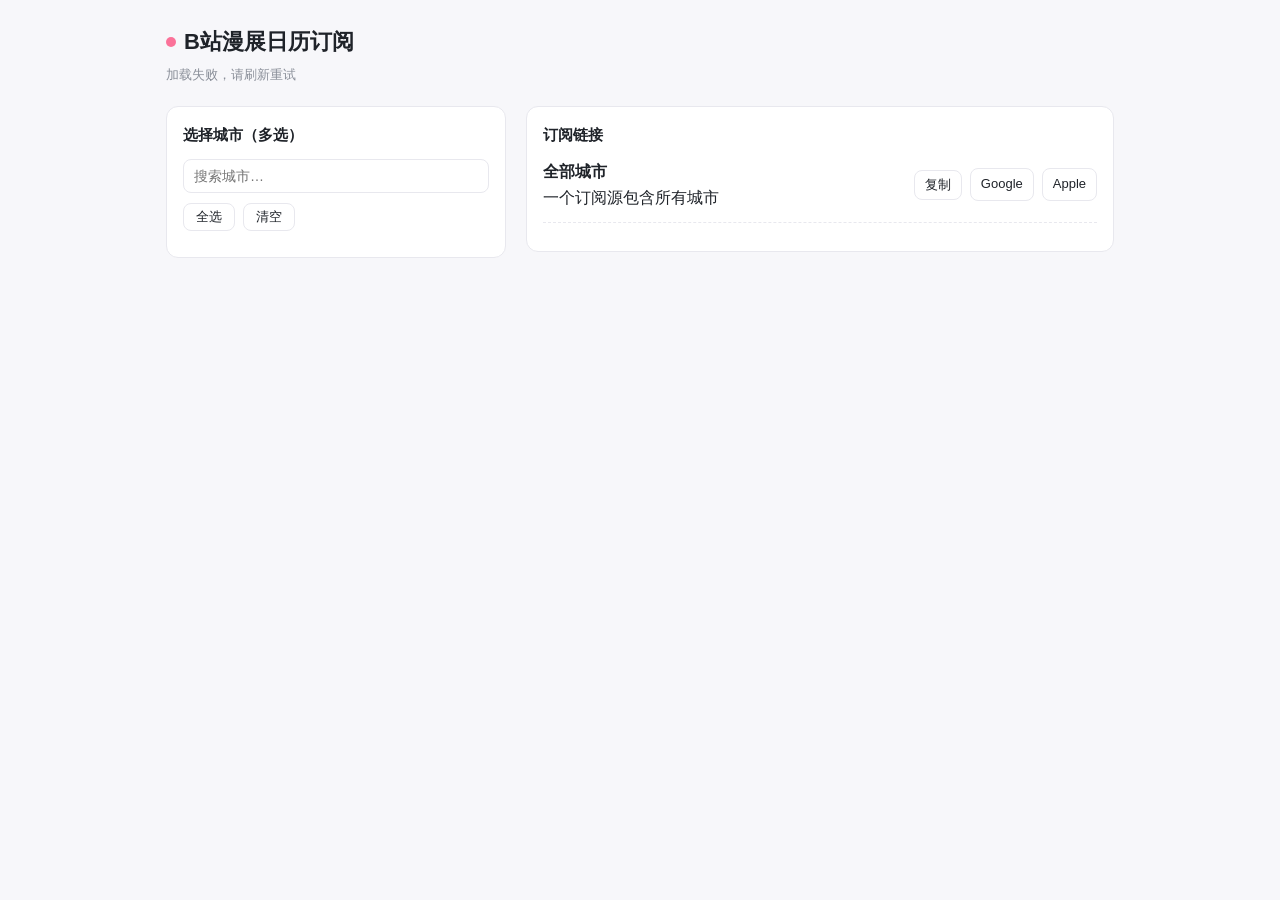
==== site/index.html @ 5f3fa0da "feat: 城市多选订阅筛选前端" ====
<!DOCTYPE html>
<html lang="zh-CN">
<head>
<meta charset="UTF-8">
<meta name="viewport" content="width=device-width, initial-scale=1.0">
<title>B站漫展日历订阅</title>
<style>
  :root {
    --bg: #f7f7fa;
    --card: #ffffff;
    --primary: #fb7299;
    --text: #1f2329;
    --muted: #8a8f99;
    --border: #e8e8ee;
  }
  * { box-sizing: border-box; margin: 0; padding: 0; }
  body {
    font-family: -apple-system, BlinkMacSystemFont, "Segoe UI", "PingFang SC",
      "Microsoft YaHei", sans-serif;
    background: var(--bg);
    color: var(--text);
    line-height: 1.6;
  }
  .wrap { max-width: 980px; margin: 0 auto; padding: 24px 16px 60px; }
  header { margin-bottom: 20px; }
  header h1 { font-size: 22px; display: flex; align-items: center; gap: 8px; }
  header h1 .dot { width: 10px; height: 10px; border-radius: 50%; background: var(--primary); }
  header .meta { color: var(--muted); font-size: 13px; margin-top: 6px; }
  .grid { display: grid; grid-template-columns: 340px 1fr; gap: 20px; align-items: start; }
  @media (max-width: 760px) { .grid { grid-template-columns: 1fr; } }
  .card {
    background: var(--card);
    border: 1px solid var(--border);
    border-radius: 12px;
    padding: 16px;
  }
  .card h2 { font-size: 15px; margin-bottom: 12px; }
  .search { width: 100%; padding: 8px 10px; border: 1px solid var(--border);
    border-radius: 8px; margin-bottom: 10px; font-size: 14px; }
  .city-list { max-height: 420px; overflow-y: auto; }
  .city-item {
    display: flex; align-items: center; gap: 8px;
    padding: 6px 8px; border-radius: 8px; cursor: pointer; font-size: 14px;
  }
  .city-item:hover { background: #f4f4f8; }
  .city-item input { accent-color: var(--primary); }
  .city-item .cnt { margin-left: auto; color: var(--muted); font-size: 12px; }
  .toolbar { display: flex; gap: 8px; margin-bottom: 10px; }
  .toolbar button {
    border: 1px solid var(--border); background: #fff; border-radius: 8px;
    padding: 4px 12px; font-size: 13px; cursor: pointer; color: var(--text);
  }
  .toolbar button:hover { border-color: var(--primary); color: var(--primary); }
  .empty { color: var(--muted); font-size: 14px; text-align: center; padding: 24px 0; }
  .selected .row {
    display: flex; align-items: center; gap: 8px; padding: 10px 0;
    border-bottom: 1px solid var(--border); font-size: 14px;
  }
  .selected .row:last-child { border-bottom: none; }
  .selected .row .name { flex: 1; min-width: 0; }
  .selected .row .sub { color: var(--muted); font-size: 12px; }
  .btn {
    display: inline-flex; align-items: center; gap: 4px;
    border: 1px solid var(--border); border-radius: 8px; padding: 5px 10px;
    font-size: 13px; cursor: pointer; text-decoration: none; color: var(--text);
    background: #fff; white-space: nowrap;
  }
  .btn:hover { border-color: var(--primary); color: var(--primary); }
  .btn.primary { background: var(--primary); border-color: var(--primary); color: #fff; }
  .btn.primary:hover { opacity: .9; color: #fff; }
  .all-row {
    display: flex; align-items: center; gap: 8px; margin-bottom: 12px;
    padding-bottom: 12px; border-bottom: 1px dashed var(--border);
  }
  .toast {
    position: fixed; left: 50%; bottom: 30px; transform: translateX(-50%);
    background: #333; color: #fff; padding: 8px 16px; border-radius: 8px;
    font-size: 13px; opacity: 0; transition: opacity .25s; pointer-events: none;
  }
  .toast.show { opacity: 1; }
</style>
</head>
<body>
<div class="wrap">
  <header>
    <h1><span class="dot"></span>B站漫展日历订阅</h1>
    <div class="meta" id="meta">加载中…</div>
  </header>

  <div class="grid">
    <div class="card">
      <h2>选择城市（多选）</h2>
      <input class="search" id="search" type="text" placeholder="搜索城市…">
      <div class="toolbar">
        <button id="select-all">全选</button>
        <button id="clear-all">清空</button>
      </div>
      <div class="city-list" id="city-list"></div>
    </div>

    <div class="card">
      <h2>订阅链接</h2>
      <div class="all-row">
        <div style="flex:1">
          <div class="name"><strong>全部城市</strong></div>
          <div class="sub">一个订阅源包含所有城市</div>
        </div>
        <button class="btn" data-sub="all">复制</button>
        <a class="btn" data-add="all" target="_blank">Google</a>
        <a class="btn" data-web="all" target="_blank">Apple</a>
      </div>
      <div id="selected" class="selected"></div>
      <div id="empty" class="empty" style="display:none">
        勾选左侧城市后，这里会列出对应的订阅链接
      </div>
    </div>
  </div>
</div>
<div class="toast" id="toast"></div>

<script>
(function () {
  var data = null;
  var base = location.href.replace(/index\.html?$/, '');

  function webcalUrl(path) {
    return base.replace(/^https?:\/\//, 'webcal://') + path;
  }
  function icsPath(city) {
    return 'ics/' + encodeURIComponent(city) + '.ics';
  }
  function googleUrl(city) {
    var path = city === 'all' ? 'ics/all.ics' : icsPath(city);
    return 'https://calendar.google.com/calendar/render?cid=' +
      encodeURIComponent(webcalUrl(path));
  }
  function appleUrl(city) {
    var path = city === 'all' ? 'ics/all.ics' : icsPath(city);
    return webcalUrl(path);
  }

  function el(tag, cls, text) {
    var n = document.createElement(tag);
    if (cls) n.className = cls;
    if (text != null) n.textContent = text;
    return n;
  }

  function toast(msg) {
    var t = document.getElementById('toast');
    t.textContent = msg;
    t.classList.add('show');
    setTimeout(function () { t.classList.remove('show'); }, 1500);
  }

  function copyText(text) {
    if (navigator.clipboard && navigator.clipboard.writeText) {
      navigator.clipboard.writeText(text).then(function () { toast('已复制'); },
        function () { fallbackCopy(text); });
    } else { fallbackCopy(text); }
  }
  function fallbackCopy(text) {
    var ta = document.createElement('textarea');
    ta.value = text; document.body.appendChild(ta); ta.select();
    try { document.execCommand('copy'); toast('已复制'); } catch (e) { toast('复制失败'); }
    document.body.removeChild(ta);
  }

  function renderCities() {
    var list = document.getElementById('city-list');
    var kw = document.getElementById('search').value.trim();
    list.innerHTML = '';
    var cities = data.cities;
    if (kw) cities = cities.filter(function (c) { return c.indexOf(kw) >= 0; });
    cities.forEach(function (c) {
      var n = data.events.filter(function (e) { return e.city === c; }).length;
      var label = el('label', 'city-item');
      var cb = document.createElement('input');
      cb.type = 'checkbox'; cb.value = c;
      cb.addEventListener('change', renderSelected);
      label.appendChild(cb);
      label.appendChild(document.createTextNode(c));
      label.appendChild(el('span', 'cnt', n + ' 场'));
      list.appendChild(label);
    });
  }

  function selectedCities() {
    var boxes = document.querySelectorAll('#city-list input:checked');
    return Array.prototype.map.call(boxes, function (b) { return b.value; });
  }

  function renderSelected() {
    var sel = selectedCities();
    var box = document.getElementById('selected');
    var empty = document.getElementById('empty');
    box.innerHTML = '';
    if (sel.length === 0) { empty.style.display = 'block'; return; }
    empty.style.display = 'none';
    sel.forEach(function (c) {
      var row = el('div', 'row');
      var name = el('div', 'name');
      name.appendChild(el('strong', null, c));
      var n = data.events.filter(function (e) { return e.city === c; }).length;
      name.appendChild(el('div', 'sub', n + ' 场活动'));
      row.appendChild(name);
      var cp = el('button', 'btn', '复制');
      cp.dataset.sub = c; row.appendChild(cp);
      var g = el('a', 'btn', 'Google'); g.href = googleUrl(c);
      g.target = '_blank'; row.appendChild(g);
      var a = el('a', 'btn', 'Apple'); a.href = appleUrl(c);
      a.target = '_blank'; row.appendChild(a);
      box.appendChild(row);
    });
  }

  document.addEventListener('click', function (ev) {
    var sub = ev.target.dataset && ev.target.dataset.sub;
    if (sub) {
      var path = sub === 'all' ? 'ics/all.ics' : icsPath(sub);
      copyText(base + path);
    }
  });

  document.getElementById('search').addEventListener('input', renderCities);
  document.getElementById('select-all').addEventListener('click', function () {
    document.querySelectorAll('#city-list input').forEach(function (b) { b.checked = true; });
    renderSelected();
  });
  document.getElementById('clear-all').addEventListener('click', function () {
    document.querySelectorAll('#city-list input').forEach(function (b) { b.checked = false; });
    renderSelected();
  });

  fetch('data.json')
    .then(function (r) { return r.json(); })
    .then(function (d) {
      data = d;
      document.getElementById('meta').textContent =
        '共 ' + d.count + ' 场漫展活动 · ' + d.cities.length + ' 个城市 · 更新于 ' +
        d.updated.replace('T', ' ').slice(0, 16);
      renderCities();
      renderSelected();
    })
    .catch(function () {
      document.getElementById('meta').textContent = '加载失败，请刷新重试';
    });
})();
</script>
</body>
</html>
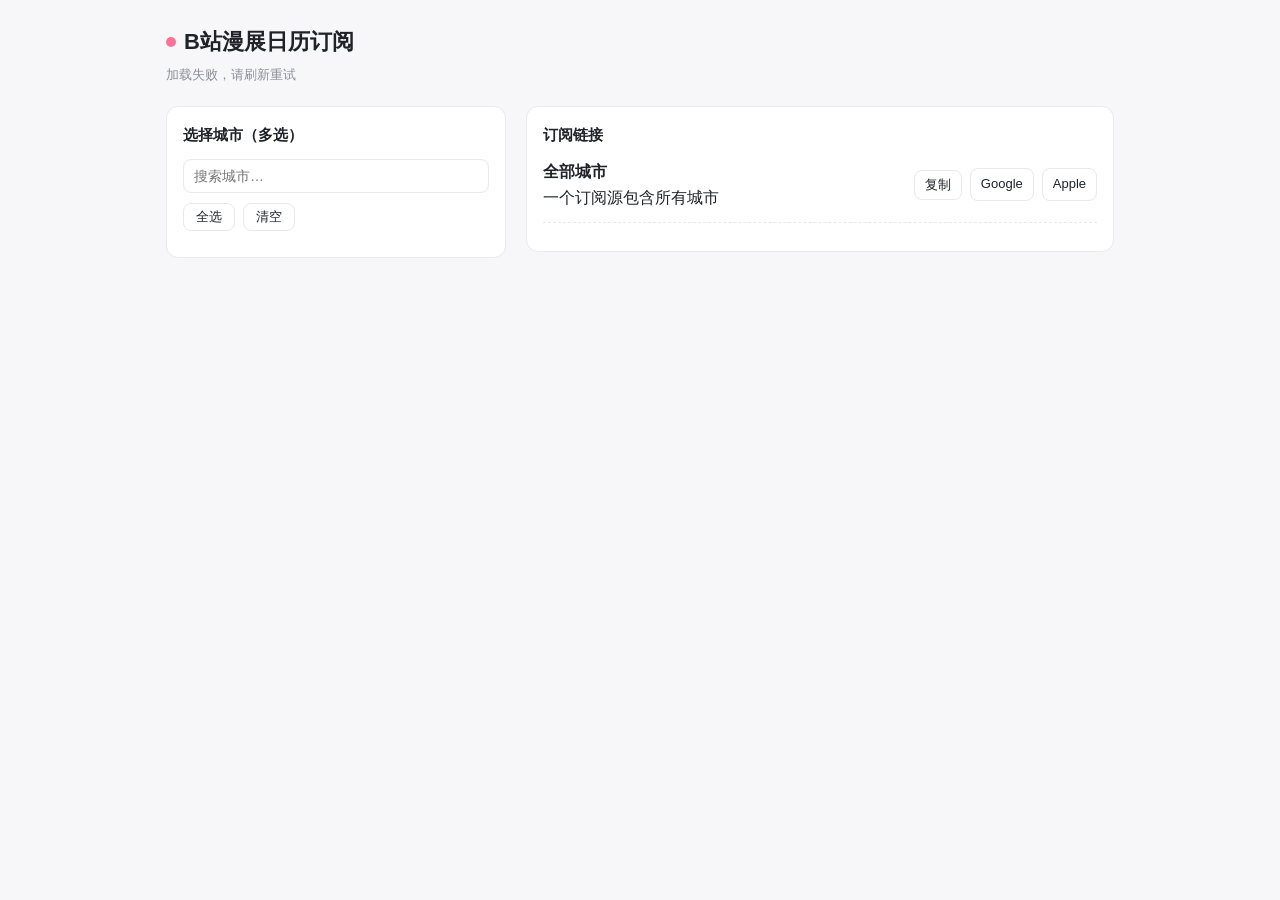
==== commit f2d9be1f: "fix: Google 按钮改用 webcal 原样 cid + 抽取 URL 逻辑并加回归测试" ====
--- a/site/index.html
+++ b/site/index.html
@@ -118,26 +118,14 @@
 </div>
 <div class="toast" id="toast"></div>
 
+<script src="urls.js"></script>
 <script>
 (function () {
   var data = null;
   var base = location.href.replace(/index\.html?$/, '');
 
-  function webcalUrl(path) {
-    return base.replace(/^https?:\/\//, 'webcal://') + path;
-  }
-  function icsPath(city) {
-    return 'ics/' + encodeURIComponent(city) + '.ics';
-  }
-  function googleUrl(city) {
-    var path = city === 'all' ? 'ics/all.ics' : icsPath(city);
-    return 'https://calendar.google.com/calendar/render?cid=' +
-      encodeURIComponent(webcalUrl(path));
-  }
-  function appleUrl(city) {
-    var path = city === 'all' ? 'ics/all.ics' : icsPath(city);
-    return webcalUrl(path);
-  }
+  function googleUrl(city) { return manzhanUrls.googleUrl(base, city); }
+  function appleUrl(city) { return manzhanUrls.appleUrl(base, city); }
 
   function el(tag, cls, text) {
     var n = document.createElement(tag);
@@ -217,8 +205,7 @@
   document.addEventListener('click', function (ev) {
     var sub = ev.target.dataset && ev.target.dataset.sub;
     if (sub) {
-      var path = sub === 'all' ? 'ics/all.ics' : icsPath(sub);
-      copyText(base + path);
+      copyText(manzhanUrls.icsUrl(base, sub));
     }
   });
 
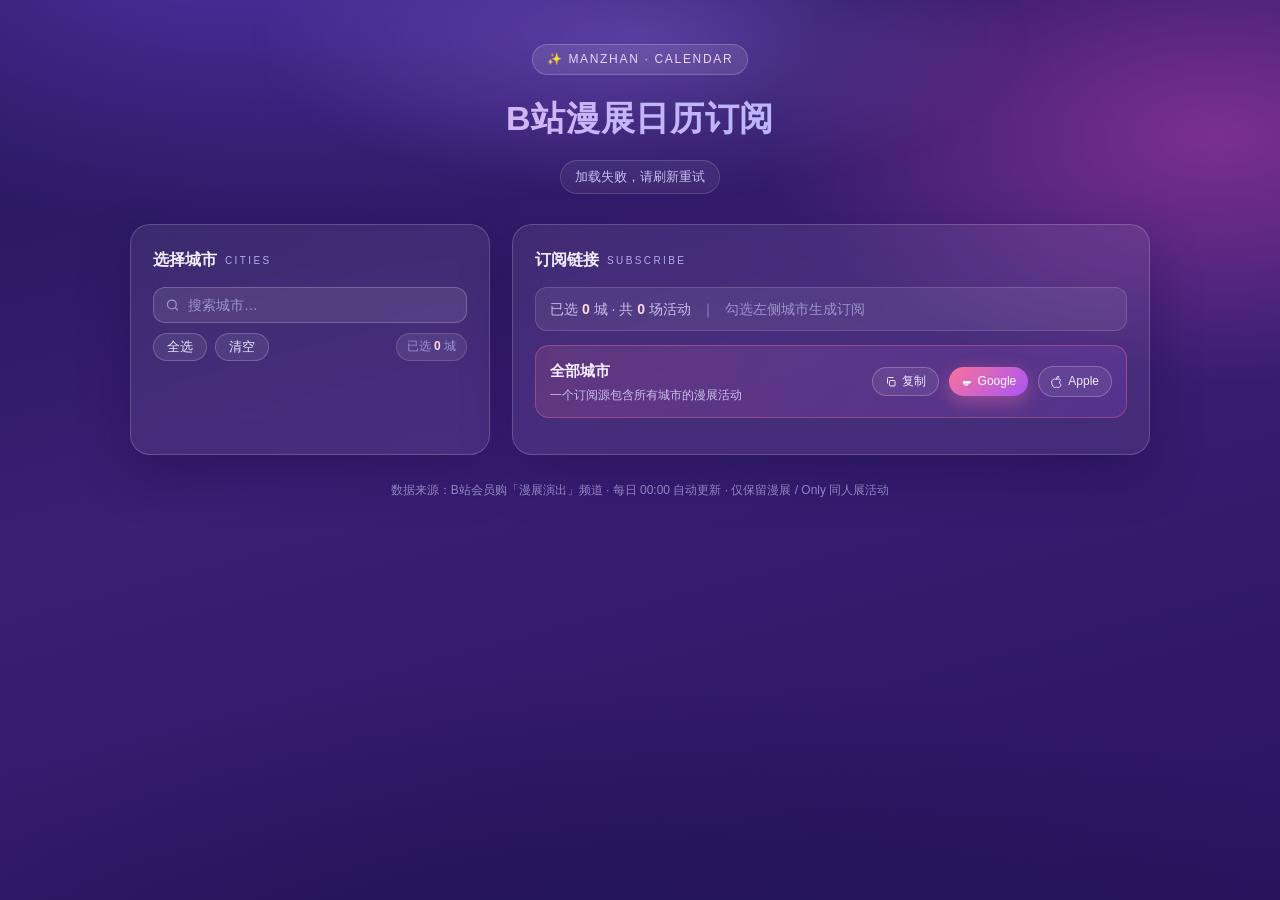
==== commit cafaa5c3: "feat: 界面梦幻渐变风格重设计 + 交互增强（选中状态提升到内存，修复搜索清空）" ====
--- a/site/index.html
+++ b/site/index.html
@@ -6,122 +6,289 @@
 <title>B站漫展日历订阅</title>
 <style>
   :root {
-    --bg: #f7f7fa;
-    --card: #ffffff;
-    --primary: #fb7299;
-    --text: #1f2329;
-    --muted: #8a8f99;
-    --border: #e8e8ee;
+    --ink: #f4f0ff;
+    --ink-soft: #c9c0ee;
+    --ink-faint: #9d93cd;
+    --accent-a: #fb7299;
+    --accent-b: #a855f7;
+    --card-border: rgba(255, 255, 255, .18);
+    --card-bg: rgba(255, 255, 255, .07);
   }
   * { box-sizing: border-box; margin: 0; padding: 0; }
+  html { scroll-behavior: smooth; }
   body {
     font-family: -apple-system, BlinkMacSystemFont, "Segoe UI", "PingFang SC",
-      "Microsoft YaHei", sans-serif;
-    background: var(--bg);
-    color: var(--text);
+      "Hiragino Sans", "Microsoft YaHei", sans-serif;
+    color: var(--ink);
     line-height: 1.6;
-  }
-  .wrap { max-width: 980px; margin: 0 auto; padding: 24px 16px 60px; }
-  header { margin-bottom: 20px; }
-  header h1 { font-size: 22px; display: flex; align-items: center; gap: 8px; }
-  header h1 .dot { width: 10px; height: 10px; border-radius: 50%; background: var(--primary); }
-  header .meta { color: var(--muted); font-size: 13px; margin-top: 6px; }
-  .grid { display: grid; grid-template-columns: 340px 1fr; gap: 20px; align-items: start; }
-  @media (max-width: 760px) { .grid { grid-template-columns: 1fr; } }
+    min-height: 100vh;
+    overflow-x: hidden;
+    background:
+      radial-gradient(90% 55% at 18% -5%, #4c2f9e 0%, transparent 55%),
+      radial-gradient(70% 55% at 95% 15%, #7b2f8f 0%, transparent 50%),
+      radial-gradient(110% 65% at 50% 115%, #1e1250 0%, transparent 62%),
+      linear-gradient(165deg, #241558 0%, #3a1f74 45%, #2a1460 100%);
+  }
+  body::before {
+    content: ""; position: fixed; top: -140px; left: 50%; transform: translateX(-50%);
+    width: 1100px; height: 360px; border-radius: 50%; pointer-events: none; z-index: 0;
+    background: radial-gradient(50% 60% at 50% 50%, rgba(166, 132, 255, .32), transparent 70%);
+    filter: blur(10px);
+  }
+  .spark { position: fixed; border-radius: 50%; background: #fff; opacity: 0;
+    animation: twinkle 3.4s ease-in-out infinite; pointer-events: none; z-index: 0; }
+  .s1 { width: 3px; height: 3px; top: 20%; left: 10%; }
+  .s2 { width: 2px; height: 2px; top: 34%; right: 16%; animation-delay: .7s; }
+  .s3 { width: 3px; height: 3px; top: 60%; left: 6%; animation-delay: 1.3s; }
+  .s4 { width: 2px; height: 2px; top: 78%; right: 10%; animation-delay: 1.9s; }
+  .s5 { width: 4px; height: 4px; top: 12%; right: 38%; animation-delay: 2.4s; }
+  @keyframes twinkle { 0%, 100% { opacity: 0; transform: scale(.6); } 50% { opacity: .9; transform: scale(1.15); } }
+
+  .wrap { position: relative; z-index: 1; max-width: 1060px; margin: 0 auto; padding: 44px 20px 40px; }
+
+  /* ============ 头部 ============ */
+  header { text-align: center; margin-bottom: 30px; }
+  .badge {
+    display: inline-flex; align-items: center; gap: 6px; font-size: 12px; letter-spacing: .14em;
+    color: #e9d5ff; padding: 5px 14px; border-radius: 999px;
+    background: rgba(255, 255, 255, .1); border: 1px solid rgba(255, 255, 255, .2);
+    margin-bottom: 16px;
+  }
+  header h1 {
+    font-size: 34px; font-weight: 800; letter-spacing: .02em;
+    background: linear-gradient(92deg, #ffb6d9, #c4b5fd, #a5b4fc);
+    -webkit-background-clip: text; background-clip: text; -webkit-text-fill-color: transparent;
+  }
+  .stats { display: flex; flex-wrap: wrap; gap: 10px; justify-content: center; margin-top: 14px; }
+  .stat {
+    font-size: 13px; color: var(--ink-soft); padding: 6px 14px; border-radius: 999px;
+    background: rgba(255, 255, 255, .06); border: 1px solid rgba(255, 255, 255, .14);
+    display: inline-flex; align-items: center; gap: 6px;
+  }
+  .stat b { color: #ffd9ec; font-weight: 700; }
+
+  /* ============ 双栏 ============ */
+  .grid { display: grid; grid-template-columns: 360px 1fr; gap: 22px; align-items: stretch; }
+  @media (max-width: 860px) { .grid { grid-template-columns: 1fr; } }
+
   .card {
-    background: var(--card);
-    border: 1px solid var(--border);
-    border-radius: 12px;
-    padding: 16px;
-  }
-  .card h2 { font-size: 15px; margin-bottom: 12px; }
-  .search { width: 100%; padding: 8px 10px; border: 1px solid var(--border);
-    border-radius: 8px; margin-bottom: 10px; font-size: 14px; }
-  .city-list { max-height: 420px; overflow-y: auto; }
+    background: var(--card-bg); border: 1px solid var(--card-border);
+    border-radius: 20px; backdrop-filter: blur(16px);
+    box-shadow: 0 20px 48px rgba(20, 10, 60, .35);
+    padding: 22px; display: flex; flex-direction: column;
+  }
+  .card-head { display: flex; align-items: center; gap: 8px; margin-bottom: 14px; }
+  .card-head h2 { font-size: 16px; font-weight: 700; }
+  .card-head .en { font-size: 10px; letter-spacing: .24em; text-transform: uppercase; color: #b7a8ef; margin-top: 2px; }
+  .card-head .spacer { flex: 1; }
+
+  /* ============ 左栏：城市筛选 ============ */
+  .search-box { position: relative; margin-bottom: 10px; }
+  .search-box svg {
+    position: absolute; left: 12px; top: 50%; transform: translateY(-50%);
+    width: 15px; height: 15px; stroke: var(--ink-faint); pointer-events: none;
+  }
+  .search {
+    width: 100%; padding: 9px 32px 9px 34px; border-radius: 12px;
+    border: 1px solid rgba(255, 255, 255, .2); background: rgba(255, 255, 255, .09);
+    color: var(--ink); font-size: 14px; font-family: inherit; outline: none; transition: border-color .2s, box-shadow .2s;
+  }
+  .search::placeholder { color: var(--ink-faint); }
+  .search:focus { border-color: var(--accent-a); box-shadow: 0 0 0 3px rgba(251, 114, 153, .22); }
+  .search-clear {
+    position: absolute; right: 8px; top: 50%; transform: translateY(-50%);
+    width: 20px; height: 20px; border-radius: 50%; border: none; cursor: pointer;
+    background: rgba(255, 255, 255, .12); color: var(--ink-soft); font-size: 12px; line-height: 1;
+    display: none; align-items: center; justify-content: center;
+  }
+  .search-clear:hover { background: rgba(255, 255, 255, .22); }
+
+  .toolbar { display: flex; gap: 8px; align-items: center; margin-bottom: 12px; }
+  .mini-btn {
+    border: 1px solid rgba(255, 255, 255, .2); background: rgba(255, 255, 255, .08);
+    color: #eee7ff; border-radius: 999px; padding: 4px 13px; font-size: 13px;
+    cursor: pointer; font-family: inherit; transition: all .2s;
+  }
+  .mini-btn:hover { border-color: var(--accent-a); color: #ffc2da; }
+  .sel-count {
+    margin-left: auto; font-size: 12px; color: var(--ink-faint);
+    background: rgba(255, 255, 255, .08); border: 1px solid rgba(255, 255, 255, .14);
+    padding: 3px 10px; border-radius: 999px;
+  }
+  .sel-count b { color: #ffd9ec; }
+
+  .city-list { flex: 1; overflow-y: auto; max-height: 452px; padding-right: 4px; }
+  .city-list::-webkit-scrollbar { width: 6px; }
+  .city-list::-webkit-scrollbar-thumb { background: rgba(255, 255, 255, .18); border-radius: 3px; }
+  .city-list::-webkit-scrollbar-track { background: transparent; }
   .city-item {
-    display: flex; align-items: center; gap: 8px;
-    padding: 6px 8px; border-radius: 8px; cursor: pointer; font-size: 14px;
-  }
-  .city-item:hover { background: #f4f4f8; }
-  .city-item input { accent-color: var(--primary); }
-  .city-item .cnt { margin-left: auto; color: var(--muted); font-size: 12px; }
-  .toolbar { display: flex; gap: 8px; margin-bottom: 10px; }
-  .toolbar button {
-    border: 1px solid var(--border); background: #fff; border-radius: 8px;
-    padding: 4px 12px; font-size: 13px; cursor: pointer; color: var(--text);
-  }
-  .toolbar button:hover { border-color: var(--primary); color: var(--primary); }
-  .empty { color: var(--muted); font-size: 14px; text-align: center; padding: 24px 0; }
-  .selected .row {
-    display: flex; align-items: center; gap: 8px; padding: 10px 0;
-    border-bottom: 1px solid var(--border); font-size: 14px;
-  }
-  .selected .row:last-child { border-bottom: none; }
-  .selected .row .name { flex: 1; min-width: 0; }
-  .selected .row .sub { color: var(--muted); font-size: 12px; }
+    display: flex; align-items: center; gap: 9px; padding: 7px 8px;
+    border-radius: 10px; cursor: pointer; font-size: 14px; transition: background .15s;
+  }
+  .city-item:hover { background: rgba(255, 255, 255, .08); }
+  .city-item input { accent-color: var(--accent-a); width: 15px; height: 15px; cursor: pointer; flex: none; }
+  .city-item .cnt { margin-left: auto; color: var(--ink-faint); font-size: 12px; font-variant-numeric: tabular-nums; }
+  .search-tip { text-align: center; color: var(--ink-faint); font-size: 13px; padding: 26px 0; }
+
+  /* ============ 右栏：订阅链接 ============ */
+  .summary {
+    display: flex; align-items: center; gap: 10px; font-size: 14px; color: var(--ink-soft);
+    background: rgba(255, 255, 255, .07); border: 1px solid rgba(255, 255, 255, .14);
+    border-radius: 12px; padding: 10px 14px; margin-bottom: 14px;
+  }
+  .summary b { color: #ffd9ec; font-weight: 700; font-variant-numeric: tabular-nums; }
+  .summary .light { color: var(--ink-faint); }
+
+  .all-row {
+    display: flex; align-items: center; gap: 10px; padding: 12px 14px; margin-bottom: 14px;
+    border-radius: 14px;
+    background: linear-gradient(120deg, rgba(251, 114, 153, .14), rgba(168, 85, 247, .16));
+    border: 1px solid rgba(251, 114, 153, .35);
+  }
+  .all-row .name { flex: 1; min-width: 0; }
+  .all-row .name strong { font-size: 15px; }
+  .all-row .sub { font-size: 12px; color: var(--ink-soft); margin-top: 2px; }
+
+  .selected { flex: 1; overflow-y: auto; max-height: 452px; padding-right: 4px; }
+  .selected::-webkit-scrollbar { width: 6px; }
+  .selected::-webkit-scrollbar-thumb { background: rgba(255, 255, 255, .18); border-radius: 3px; }
+  .selected::-webkit-scrollbar-track { background: transparent; }
+  .row {
+    display: flex; align-items: center; gap: 8px; padding: 11px 6px; font-size: 14px;
+    border-bottom: 1px solid rgba(255, 255, 255, .12); animation: fadeUp .3s ease;
+  }
+  .row:last-child { border-bottom: none; }
+  .row .name { flex: 1; min-width: 0; }
+  .row .name strong { font-size: 14px; }
+  .row .sub { color: var(--ink-faint); font-size: 12px; margin-top: 1px; font-variant-numeric: tabular-nums; }
+  @keyframes fadeUp { from { opacity: 0; transform: translateY(6px); } to { opacity: 1; transform: none; } }
+
   .btn {
-    display: inline-flex; align-items: center; gap: 4px;
-    border: 1px solid var(--border); border-radius: 8px; padding: 5px 10px;
-    font-size: 13px; cursor: pointer; text-decoration: none; color: var(--text);
-    background: #fff; white-space: nowrap;
-  }
-  .btn:hover { border-color: var(--primary); color: var(--primary); }
-  .btn.primary { background: var(--primary); border-color: var(--primary); color: #fff; }
-  .btn.primary:hover { opacity: .9; color: #fff; }
-  .all-row {
-    display: flex; align-items: center; gap: 8px; margin-bottom: 12px;
-    padding-bottom: 12px; border-bottom: 1px dashed var(--border);
-  }
+    display: inline-flex; align-items: center; gap: 5px; border: 1px solid rgba(255, 255, 255, .22);
+    border-radius: 999px; padding: 5px 12px; font-size: 12px; cursor: pointer;
+    text-decoration: none; color: #eee7ff; background: rgba(255, 255, 255, .08);
+    font-family: inherit; white-space: nowrap; transition: transform .15s, box-shadow .2s, color .2s, border-color .2s;
+  }
+  .btn:hover { border-color: var(--accent-a); color: #ffc2da; transform: translateY(-1px); }
+  .btn svg { width: 12px; height: 12px; fill: none; stroke: currentColor; stroke-width: 2; }
+  .btn.primary {
+    background: linear-gradient(135deg, var(--accent-a), var(--accent-b));
+    border: none; color: #fff; box-shadow: 0 6px 18px rgba(251, 114, 153, .4);
+  }
+  .btn.primary:hover { box-shadow: 0 8px 26px rgba(251, 114, 153, .55); color: #fff; }
+  .btn.copied { background: rgba(255, 255, 255, .18); color: #b8f0c8; border-color: rgba(184, 240, 200, .4); }
+
+  .empty {
+    text-align: center; color: var(--ink-faint); font-size: 14px; padding: 40px 16px;
+    display: flex; flex-direction: column; align-items: center; gap: 10px;
+  }
+  .empty .big { font-size: 30px; opacity: .85; }
+  .empty .hint { font-size: 13px; color: var(--ink-faint); }
+
+  /* ============ 底部 ============ */
+  footer { text-align: center; margin-top: 26px; font-size: 12px; color: var(--ink-faint); }
+  footer a { color: #c9b8ff; text-decoration: none; }
+
+  /* ============ Toast ============ */
   .toast {
-    position: fixed; left: 50%; bottom: 30px; transform: translateX(-50%);
-    background: #333; color: #fff; padding: 8px 16px; border-radius: 8px;
-    font-size: 13px; opacity: 0; transition: opacity .25s; pointer-events: none;
-  }
-  .toast.show { opacity: 1; }
+    position: fixed; left: 50%; bottom: 34px; transform: translateX(-50%) translateY(12px);
+    background: rgba(40, 22, 84, .9); border: 1px solid rgba(251, 114, 153, .5);
+    color: #fff; padding: 10px 20px; border-radius: 999px; font-size: 13px;
+    opacity: 0; pointer-events: none; transition: opacity .25s, transform .25s; z-index: 99;
+    backdrop-filter: blur(8px); box-shadow: 0 10px 30px rgba(20, 10, 60, .5);
+  }
+  .toast.show { opacity: 1; transform: translateX(-50%) translateY(0); }
 </style>
 </head>
 <body>
+
+<span class="spark s1"></span><span class="spark s2"></span><span class="spark s3"></span>
+<span class="spark s4"></span><span class="spark s5"></span>
+
 <div class="wrap">
   <header>
-    <h1><span class="dot"></span>B站漫展日历订阅</h1>
-    <div class="meta" id="meta">加载中…</div>
+    <div class="badge">✨ MANZHAN · CALENDAR</div>
+    <h1>B站漫展日历订阅</h1>
+    <div class="stats" id="stats">
+      <span class="stat">加载中…</span>
+    </div>
   </header>
 
   <div class="grid">
-    <div class="card">
-      <h2>选择城市（多选）</h2>
-      <input class="search" id="search" type="text" placeholder="搜索城市…">
+    <!-- 左栏：城市筛选 -->
+    <aside class="card">
+      <div class="card-head">
+        <h2>选择城市</h2>
+        <span class="en">cities</span>
+        <span class="spacer"></span>
+      </div>
+      <div class="search-box">
+        <svg viewBox="0 0 24 24" fill="none" stroke-width="2" stroke-linecap="round"><circle cx="11" cy="11" r="7"/><path d="m20 20-3.5-3.5"/></svg>
+        <input class="search" id="search" type="text" placeholder="搜索城市…" autocomplete="off">
+        <button class="search-clear" id="search-clear" title="清空搜索">✕</button>
+      </div>
       <div class="toolbar">
-        <button id="select-all">全选</button>
-        <button id="clear-all">清空</button>
+        <button class="mini-btn" id="select-all">全选</button>
+        <button class="mini-btn" id="clear-all">清空</button>
+        <span class="sel-count">已选 <b id="sel-num">0</b> 城</span>
       </div>
       <div class="city-list" id="city-list"></div>
-    </div>
-
-    <div class="card">
-      <h2>订阅链接</h2>
+    </aside>
+
+    <!-- 右栏：订阅链接 -->
+    <main class="card">
+      <div class="card-head">
+        <h2>订阅链接</h2>
+        <span class="en">subscribe</span>
+        <span class="spacer"></span>
+      </div>
+      <div class="summary" id="summary">
+        <span>已选 <b id="sum-city">0</b> 城 · 共 <b id="sum-events">0</b> 场活动</span>
+        <span class="light">｜</span>
+        <span class="light" id="sum-tip">勾选左侧城市生成订阅</span>
+      </div>
+
       <div class="all-row">
-        <div style="flex:1">
-          <div class="name"><strong>全部城市</strong></div>
-          <div class="sub">一个订阅源包含所有城市</div>
+        <div class="name">
+          <strong>全部城市</strong>
+          <div class="sub">一个订阅源包含所有城市的漫展活动</div>
         </div>
-        <button class="btn" data-sub="all">复制</button>
-        <a class="btn" data-add="all" target="_blank">Google</a>
-        <a class="btn" data-web="all" target="_blank">Apple</a>
-      </div>
+        <button class="btn" id="copy-all">
+          <svg viewBox="0 0 24 24"><rect x="9" y="9" width="11" height="11" rx="2"/><path d="M5 15V5a2 2 0 0 1 2-2h10"/></svg>
+          <span>复制</span>
+        </button>
+        <a class="btn primary" id="google-all" target="_blank" rel="noopener">
+          <svg viewBox="0 0 24 24" fill="currentColor" stroke="none"><path d="M12 11h7.6a8 8 0 0 1-15.2 0H12Zm7.6 2H12v6.2a8 8 0 0 1-7.6-6.2h15.2Z"/></svg>
+          <span>Google</span>
+        </a>
+        <a class="btn" id="apple-all" target="_blank" rel="noopener">
+          <svg viewBox="0 0 24 24" fill="currentColor" stroke="none"><path d="M17.05 12.54c-.03-2.9 2.37-4.3 2.48-4.37-1.35-1.97-3.45-2.24-4.2-2.27-1.78-.18-3.48 1.05-4.38 1.05-.9 0-2.3-1.02-3.78-.99-1.95.03-3.74 1.13-4.74 2.88-2.02 3.51-.52 8.7 1.45 11.55.96 1.39 2.11 2.96 3.62 2.9 1.45-.06 2-.94 3.76-.94 1.75 0 2.25.94 3.78.9 1.56-.02 2.55-1.42 3.5-2.82 1.1-1.61 1.55-3.18 1.58-3.26-.03-.01-3.03-1.16-3.07-4.63ZM14.46 3.5c.8-.97 1.34-2.32 1.2-3.66-1.15.05-2.55.77-3.38 1.73-.74.86-1.39 2.23-1.22 3.55 1.3.1 2.63-.66 3.4-1.62Z"/></svg>
+          <span>Apple</span>
+        </a>
+      </div>
+
       <div id="selected" class="selected"></div>
       <div id="empty" class="empty" style="display:none">
-        勾选左侧城市后，这里会列出对应的订阅链接
-      </div>
-    </div>
+        <span class="big">🗺️</span>
+        <span>还没有选择城市</span>
+        <span class="hint">去左侧勾选你感兴趣的城市，这里会列出对应的订阅链接 ✨</span>
+      </div>
+    </main>
   </div>
+
+  <footer>
+    数据来源：B站会员购「漫展演出」频道 · 每日 00:00 自动更新 · 仅保留漫展 / Only 同人展活动
+  </footer>
 </div>
+
 <div class="toast" id="toast"></div>
 
 <script src="urls.js"></script>
 <script>
 (function () {
   var data = null;
+  var counts = {};
+  var selMap = {};  // 选中状态唯一来源（搜索重渲染不丢失）
   var base = location.href.replace(/index\.html?$/, '');
 
   function googleUrl(city) { return manzhanUrls.googleUrl(base, city); }
@@ -134,48 +301,92 @@
     return n;
   }
 
+  var toastTimer = null;
   function toast(msg) {
     var t = document.getElementById('toast');
     t.textContent = msg;
     t.classList.add('show');
-    setTimeout(function () { t.classList.remove('show'); }, 1500);
+    clearTimeout(toastTimer);
+    toastTimer = setTimeout(function () { t.classList.remove('show'); }, 1600);
   }
 
   function copyText(text) {
     if (navigator.clipboard && navigator.clipboard.writeText) {
-      navigator.clipboard.writeText(text).then(function () { toast('已复制'); },
+      navigator.clipboard.writeText(text).then(function () { toast('✅ 订阅链接已复制'); },
         function () { fallbackCopy(text); });
     } else { fallbackCopy(text); }
   }
   function fallbackCopy(text) {
     var ta = document.createElement('textarea');
     ta.value = text; document.body.appendChild(ta); ta.select();
-    try { document.execCommand('copy'); toast('已复制'); } catch (e) { toast('复制失败'); }
+    try { document.execCommand('copy'); toast('✅ 订阅链接已复制'); }
+    catch (e) { toast('复制失败，请手动复制'); }
     document.body.removeChild(ta);
+  }
+
+  function copyBtn(b, city) {
+    var span = b.querySelector('span');
+    var old = span.textContent;
+    b.classList.add('copied');
+    span.textContent = '已复制';
+    clearTimeout(b._t);
+    b._t = setTimeout(function () {
+      b.classList.remove('copied');
+      span.textContent = old;
+    }, 1300);
+    copyText(manzhanUrls.icsUrl(base, city));
+  }
+
+  function svgBtn(label) {
+    return el('button', 'btn', label);
+  }
+
+  function icon(name) {
+    var svgs = {
+      copy: '<svg viewBox="0 0 24 24"><rect x="9" y="9" width="11" height="11" rx="2"/><path d="M5 15V5a2 2 0 0 1 2-2h10"/></svg>',
+      google: '<svg viewBox="0 0 24 24" fill="currentColor" stroke="none"><path d="M12 11h7.6a8 8 0 0 1-15.2 0H12Zm7.6 2H12v6.2a8 8 0 0 1-7.6-6.2h15.2Z"/></svg>',
+      apple: '<svg viewBox="0 0 24 24" fill="currentColor" stroke="none"><path d="M17.05 12.54c-.03-2.9 2.37-4.3 2.48-4.37-1.35-1.97-3.45-2.24-4.2-2.27-1.78-.18-3.48 1.05-4.38 1.05-.9 0-2.3-1.02-3.78-.99-1.95.03-3.74 1.13-4.74 2.88-2.02 3.51-.52 8.7 1.45 11.55.96 1.39 2.11 2.96 3.62 2.9 1.45-.06 2-.94 3.76-.94 1.75 0 2.25.94 3.78.9 1.56-.02 2.55-1.42 3.5-2.82 1.1-1.61 1.55-3.18 1.58-3.26-.03-.01-3.03-1.16-3.07-4.63ZM14.46 3.5c.8-.97 1.34-2.32 1.2-3.66-1.15.05-2.55.77-3.38 1.73-.74.86-1.39 2.23-1.22 3.55 1.3.1 2.63-.66 3.4-1.62Z"/></svg>'
+    };
+    return svgs[name];
   }
 
   function renderCities() {
     var list = document.getElementById('city-list');
     var kw = document.getElementById('search').value.trim();
+    document.getElementById('search-clear').style.display = kw ? 'flex' : 'none';
     list.innerHTML = '';
     var cities = data.cities;
     if (kw) cities = cities.filter(function (c) { return c.indexOf(kw) >= 0; });
-    cities.forEach(function (c) {
-      var n = data.events.filter(function (e) { return e.city === c; }).length;
-      var label = el('label', 'city-item');
-      var cb = document.createElement('input');
-      cb.type = 'checkbox'; cb.value = c;
-      cb.addEventListener('change', renderSelected);
-      label.appendChild(cb);
-      label.appendChild(document.createTextNode(c));
-      label.appendChild(el('span', 'cnt', n + ' 场'));
-      list.appendChild(label);
-    });
+    if (!cities.length) {
+      var tip = el('div', 'search-tip', '没有找到相关城市');
+      list.appendChild(tip);
+    } else {
+      cities.forEach(function (c) {
+        var label = el('label', 'city-item');
+        var cb = document.createElement('input');
+        cb.type = 'checkbox'; cb.value = c; cb.checked = !!selMap[c];
+        cb.addEventListener('change', function () {
+          if (cb.checked) selMap[c] = true; else delete selMap[c];
+          renderSelected();
+        });
+        label.appendChild(cb);
+        label.appendChild(document.createTextNode(c));
+        label.appendChild(el('span', 'cnt', counts[c] + ' 场'));
+        list.appendChild(label);
+      });
+    }
+    document.getElementById('select-all').textContent =
+      selectedCities().length === data.cities.length ? '取消全选' : '全选';
   }
 
   function selectedCities() {
-    var boxes = document.querySelectorAll('#city-list input:checked');
-    return Array.prototype.map.call(boxes, function (b) { return b.value; });
+    return data.cities.filter(function (c) { return selMap[c]; });
+  }
+
+  function selEvents(sel) {
+    var sum = 0;
+    sel.forEach(function (c) { sum += counts[c]; });
+    return sum;
   }
 
   function renderSelected() {
@@ -183,39 +394,68 @@
     var box = document.getElementById('selected');
     var empty = document.getElementById('empty');
     box.innerHTML = '';
-    if (sel.length === 0) { empty.style.display = 'block'; return; }
+    if (!sel.length) {
+      empty.style.display = 'flex';
+      document.getElementById('sel-num').textContent = 0;
+      document.getElementById('sum-city').textContent = 0;
+      document.getElementById('sum-events').textContent = 0;
+      document.getElementById('sum-tip').textContent = '勾选左侧城市生成订阅';
+      return;
+    }
     empty.style.display = 'none';
+    document.getElementById('sel-num').textContent = sel.length;
+    document.getElementById('sum-city').textContent = sel.length;
+    document.getElementById('sum-events').textContent = selEvents(sel);
+    document.getElementById('sum-tip').textContent = '每城一个独立订阅源，可分别添加';
+
     sel.forEach(function (c) {
       var row = el('div', 'row');
       var name = el('div', 'name');
       name.appendChild(el('strong', null, c));
-      var n = data.events.filter(function (e) { return e.city === c; }).length;
-      name.appendChild(el('div', 'sub', n + ' 场活动'));
+      name.appendChild(el('div', 'sub', counts[c] + ' 场活动'));
       row.appendChild(name);
-      var cp = el('button', 'btn', '复制');
-      cp.dataset.sub = c; row.appendChild(cp);
-      var g = el('a', 'btn', 'Google'); g.href = googleUrl(c);
-      g.target = '_blank'; row.appendChild(g);
-      var a = el('a', 'btn', 'Apple'); a.href = appleUrl(c);
-      a.target = '_blank'; row.appendChild(a);
+
+      var cp = svgBtn('复制');
+      cp.innerHTML = icon('copy') + '<span>复制</span>';
+      cp.addEventListener('click', function () { copyBtn(cp, c); });
+      row.appendChild(cp);
+
+      var g = el('a', 'btn primary', ''); g.href = googleUrl(c); g.target = '_blank';
+      g.innerHTML = icon('google') + '<span>Google</span>'; row.appendChild(g);
+      var a = el('a', 'btn', ''); a.href = appleUrl(c); a.target = '_blank';
+      a.innerHTML = icon('apple') + '<span>Apple</span>'; row.appendChild(a);
+
       box.appendChild(row);
     });
   }
 
-  document.addEventListener('click', function (ev) {
-    var sub = ev.target.dataset && ev.target.dataset.sub;
-    if (sub) {
-      copyText(manzhanUrls.icsUrl(base, sub));
+  document.getElementById('copy-all').addEventListener('click', function () {
+    copyBtn(this, 'all');
+  });
+
+  var searchInput = document.getElementById('search');
+  searchInput.addEventListener('input', renderCities);
+  document.getElementById('search-clear').addEventListener('click', function () {
+    searchInput.value = '';
+    renderCities();
+    searchInput.focus();
+  });
+  document.getElementById('select-all').addEventListener('click', function () {
+    var kw = searchInput.value.trim();
+    var cities = kw
+      ? data.cities.filter(function (c) { return c.indexOf(kw) >= 0; })
+      : data.cities;
+    if (selectedCities().length === data.cities.length) {
+      selMap = {};  // 取消全选
+    } else {
+      cities.forEach(function (c) { selMap[c] = true; });
     }
-  });
-
-  document.getElementById('search').addEventListener('input', renderCities);
-  document.getElementById('select-all').addEventListener('click', function () {
-    document.querySelectorAll('#city-list input').forEach(function (b) { b.checked = true; });
+    renderCities();
     renderSelected();
   });
   document.getElementById('clear-all').addEventListener('click', function () {
-    document.querySelectorAll('#city-list input').forEach(function (b) { b.checked = false; });
+    selMap = {};
+    renderCities();
     renderSelected();
   });
 
@@ -223,16 +463,26 @@
     .then(function (r) { return r.json(); })
     .then(function (d) {
       data = d;
-      document.getElementById('meta').textContent =
-        '共 ' + d.count + ' 场漫展活动 · ' + d.cities.length + ' 个城市 · 更新于 ' +
-        d.updated.replace('T', ' ').slice(0, 16);
+      d.events.forEach(function (e) { counts[e.city] = (counts[e.city] || 0) + 1; });
+      var stats = document.getElementById('stats');
+      stats.innerHTML = '';
+      [['🗓️', d.count + ' 场漫展活动'],
+       ['🏙️', d.cities.length + ' 个城市'],
+       ['🕐', '更新于 ' + d.updated.replace('T', ' ').slice(5, 16)]].forEach(function (s) {
+        var span = el('span', 'stat', '');
+        span.innerHTML = '<b>' + s[0] + '</b> ' + s[1];
+        stats.appendChild(span);
+      });
       renderCities();
       renderSelected();
+      document.getElementById('google-all').href = googleUrl('all');
+      document.getElementById('apple-all').href = appleUrl('all');
     })
     .catch(function () {
-      document.getElementById('meta').textContent = '加载失败，请刷新重试';
+      document.getElementById('stats').innerHTML =
+        '<span class="stat">加载失败，请刷新重试</span>';
     });
 })();
 </script>
 </body>
-</html>
+</html>
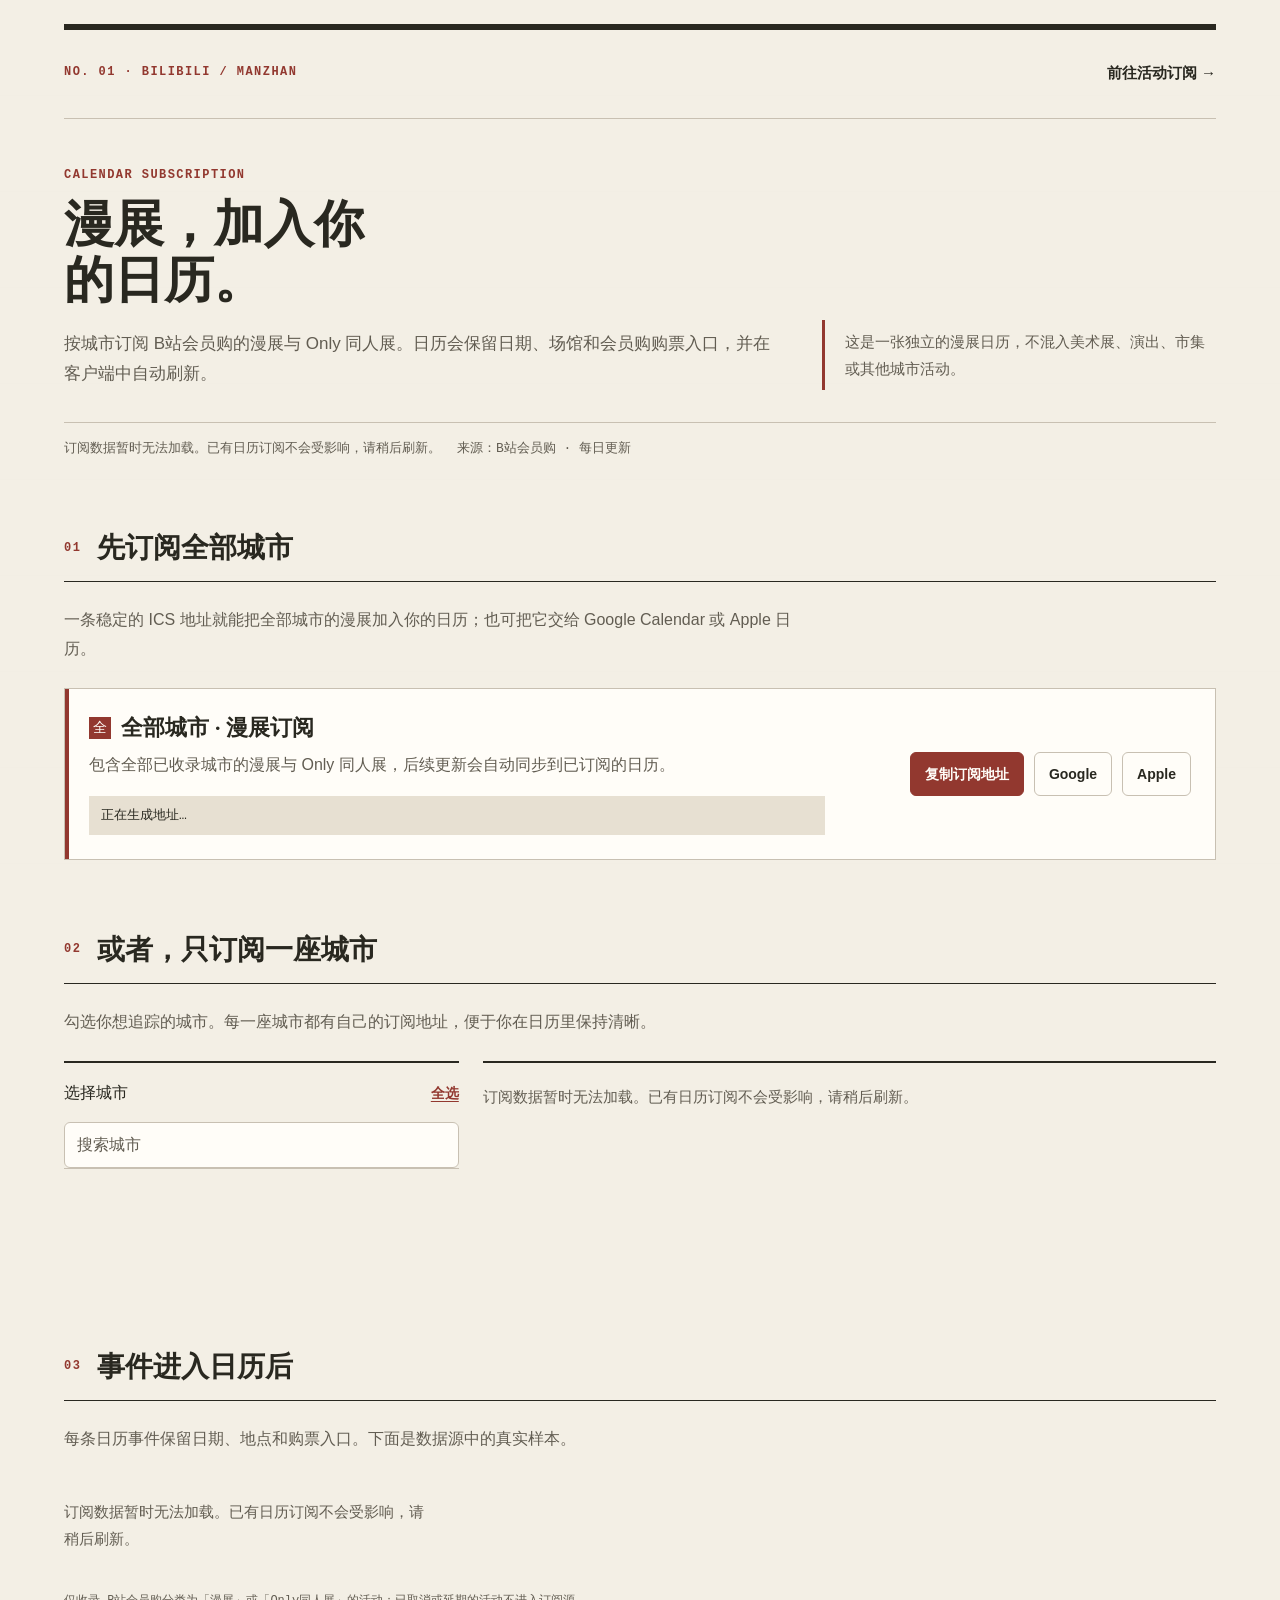
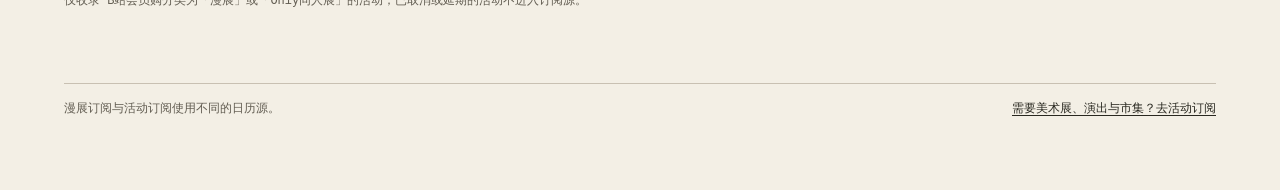
==== commit 63bf48c7: "fix: version shared subscription script" ====
--- a/site/index.html
+++ b/site/index.html
@@ -1,488 +1,112 @@
-<!DOCTYPE html>
+<!doctype html>
 <html lang="zh-CN">
 <head>
-<meta charset="UTF-8">
-<meta name="viewport" content="width=device-width, initial-scale=1.0">
-<title>B站漫展日历订阅</title>
-<style>
-  :root {
-    --ink: #f4f0ff;
-    --ink-soft: #c9c0ee;
-    --ink-faint: #9d93cd;
-    --accent-a: #fb7299;
-    --accent-b: #a855f7;
-    --card-border: rgba(255, 255, 255, .18);
-    --card-bg: rgba(255, 255, 255, .07);
-  }
-  * { box-sizing: border-box; margin: 0; padding: 0; }
-  html { scroll-behavior: smooth; }
-  body {
-    font-family: -apple-system, BlinkMacSystemFont, "Segoe UI", "PingFang SC",
-      "Hiragino Sans", "Microsoft YaHei", sans-serif;
-    color: var(--ink);
-    line-height: 1.6;
-    min-height: 100vh;
-    overflow-x: hidden;
-    background:
-      radial-gradient(90% 55% at 18% -5%, #4c2f9e 0%, transparent 55%),
-      radial-gradient(70% 55% at 95% 15%, #7b2f8f 0%, transparent 50%),
-      radial-gradient(110% 65% at 50% 115%, #1e1250 0%, transparent 62%),
-      linear-gradient(165deg, #241558 0%, #3a1f74 45%, #2a1460 100%);
-  }
-  body::before {
-    content: ""; position: fixed; top: -140px; left: 50%; transform: translateX(-50%);
-    width: 1100px; height: 360px; border-radius: 50%; pointer-events: none; z-index: 0;
-    background: radial-gradient(50% 60% at 50% 50%, rgba(166, 132, 255, .32), transparent 70%);
-    filter: blur(10px);
-  }
-  .spark { position: fixed; border-radius: 50%; background: #fff; opacity: 0;
-    animation: twinkle 3.4s ease-in-out infinite; pointer-events: none; z-index: 0; }
-  .s1 { width: 3px; height: 3px; top: 20%; left: 10%; }
-  .s2 { width: 2px; height: 2px; top: 34%; right: 16%; animation-delay: .7s; }
-  .s3 { width: 3px; height: 3px; top: 60%; left: 6%; animation-delay: 1.3s; }
-  .s4 { width: 2px; height: 2px; top: 78%; right: 10%; animation-delay: 1.9s; }
-  .s5 { width: 4px; height: 4px; top: 12%; right: 38%; animation-delay: 2.4s; }
-  @keyframes twinkle { 0%, 100% { opacity: 0; transform: scale(.6); } 50% { opacity: .9; transform: scale(1.15); } }
+  <meta charset="utf-8">
+  <meta name="viewport" content="width=device-width, initial-scale=1, viewport-fit=cover">
+  <meta name="description" content="B站会员购漫展日历订阅：按城市添加 ICS 订阅源到 Google Calendar 或 Apple 日历。">
+  <title>漫展订阅 · 日历</title>
+  <link rel="stylesheet" href="subscription-page.css">
+</head>
+<body class="subscription-page subscription-page--manga">
+  <a class="skip-link" href="#subscribe">跳到订阅内容</a>
 
-  .wrap { position: relative; z-index: 1; max-width: 1060px; margin: 0 auto; padding: 44px 20px 40px; }
-
-  /* ============ 头部 ============ */
-  header { text-align: center; margin-bottom: 30px; }
-  .badge {
-    display: inline-flex; align-items: center; gap: 6px; font-size: 12px; letter-spacing: .14em;
-    color: #e9d5ff; padding: 5px 14px; border-radius: 999px;
-    background: rgba(255, 255, 255, .1); border: 1px solid rgba(255, 255, 255, .2);
-    margin-bottom: 16px;
-  }
-  header h1 {
-    font-size: 34px; font-weight: 800; letter-spacing: .02em;
-    background: linear-gradient(92deg, #ffb6d9, #c4b5fd, #a5b4fc);
-    -webkit-background-clip: text; background-clip: text; -webkit-text-fill-color: transparent;
-  }
-  .stats { display: flex; flex-wrap: wrap; gap: 10px; justify-content: center; margin-top: 14px; }
-  .stat {
-    font-size: 13px; color: var(--ink-soft); padding: 6px 14px; border-radius: 999px;
-    background: rgba(255, 255, 255, .06); border: 1px solid rgba(255, 255, 255, .14);
-    display: inline-flex; align-items: center; gap: 6px;
-  }
-  .stat b { color: #ffd9ec; font-weight: 700; }
-
-  /* ============ 双栏 ============ */
-  .grid { display: grid; grid-template-columns: 360px 1fr; gap: 22px; align-items: stretch; }
-  @media (max-width: 860px) { .grid { grid-template-columns: 1fr; } }
-
-  .card {
-    background: var(--card-bg); border: 1px solid var(--card-border);
-    border-radius: 20px; backdrop-filter: blur(16px);
-    box-shadow: 0 20px 48px rgba(20, 10, 60, .35);
-    padding: 22px; display: flex; flex-direction: column;
-  }
-  .card-head { display: flex; align-items: center; gap: 8px; margin-bottom: 14px; }
-  .card-head h2 { font-size: 16px; font-weight: 700; }
-  .card-head .en { font-size: 10px; letter-spacing: .24em; text-transform: uppercase; color: #b7a8ef; margin-top: 2px; }
-  .card-head .spacer { flex: 1; }
-
-  /* ============ 左栏：城市筛选 ============ */
-  .search-box { position: relative; margin-bottom: 10px; }
-  .search-box svg {
-    position: absolute; left: 12px; top: 50%; transform: translateY(-50%);
-    width: 15px; height: 15px; stroke: var(--ink-faint); pointer-events: none;
-  }
-  .search {
-    width: 100%; padding: 9px 32px 9px 34px; border-radius: 12px;
-    border: 1px solid rgba(255, 255, 255, .2); background: rgba(255, 255, 255, .09);
-    color: var(--ink); font-size: 14px; font-family: inherit; outline: none; transition: border-color .2s, box-shadow .2s;
-  }
-  .search::placeholder { color: var(--ink-faint); }
-  .search:focus { border-color: var(--accent-a); box-shadow: 0 0 0 3px rgba(251, 114, 153, .22); }
-  .search-clear {
-    position: absolute; right: 8px; top: 50%; transform: translateY(-50%);
-    width: 20px; height: 20px; border-radius: 50%; border: none; cursor: pointer;
-    background: rgba(255, 255, 255, .12); color: var(--ink-soft); font-size: 12px; line-height: 1;
-    display: none; align-items: center; justify-content: center;
-  }
-  .search-clear:hover { background: rgba(255, 255, 255, .22); }
-
-  .toolbar { display: flex; gap: 8px; align-items: center; margin-bottom: 12px; }
-  .mini-btn {
-    border: 1px solid rgba(255, 255, 255, .2); background: rgba(255, 255, 255, .08);
-    color: #eee7ff; border-radius: 999px; padding: 4px 13px; font-size: 13px;
-    cursor: pointer; font-family: inherit; transition: all .2s;
-  }
-  .mini-btn:hover { border-color: var(--accent-a); color: #ffc2da; }
-  .sel-count {
-    margin-left: auto; font-size: 12px; color: var(--ink-faint);
-    background: rgba(255, 255, 255, .08); border: 1px solid rgba(255, 255, 255, .14);
-    padding: 3px 10px; border-radius: 999px;
-  }
-  .sel-count b { color: #ffd9ec; }
-
-  .city-list { flex: 1; overflow-y: auto; max-height: 452px; padding-right: 4px; }
-  .city-list::-webkit-scrollbar { width: 6px; }
-  .city-list::-webkit-scrollbar-thumb { background: rgba(255, 255, 255, .18); border-radius: 3px; }
-  .city-list::-webkit-scrollbar-track { background: transparent; }
-  .city-item {
-    display: flex; align-items: center; gap: 9px; padding: 7px 8px;
-    border-radius: 10px; cursor: pointer; font-size: 14px; transition: background .15s;
-  }
-  .city-item:hover { background: rgba(255, 255, 255, .08); }
-  .city-item input { accent-color: var(--accent-a); width: 15px; height: 15px; cursor: pointer; flex: none; }
-  .city-item .cnt { margin-left: auto; color: var(--ink-faint); font-size: 12px; font-variant-numeric: tabular-nums; }
-  .search-tip { text-align: center; color: var(--ink-faint); font-size: 13px; padding: 26px 0; }
-
-  /* ============ 右栏：订阅链接 ============ */
-  .summary {
-    display: flex; align-items: center; gap: 10px; font-size: 14px; color: var(--ink-soft);
-    background: rgba(255, 255, 255, .07); border: 1px solid rgba(255, 255, 255, .14);
-    border-radius: 12px; padding: 10px 14px; margin-bottom: 14px;
-  }
-  .summary b { color: #ffd9ec; font-weight: 700; font-variant-numeric: tabular-nums; }
-  .summary .light { color: var(--ink-faint); }
-
-  .all-row {
-    display: flex; align-items: center; gap: 10px; padding: 12px 14px; margin-bottom: 14px;
-    border-radius: 14px;
-    background: linear-gradient(120deg, rgba(251, 114, 153, .14), rgba(168, 85, 247, .16));
-    border: 1px solid rgba(251, 114, 153, .35);
-  }
-  .all-row .name { flex: 1; min-width: 0; }
-  .all-row .name strong { font-size: 15px; }
-  .all-row .sub { font-size: 12px; color: var(--ink-soft); margin-top: 2px; }
-
-  .selected { flex: 1; overflow-y: auto; max-height: 452px; padding-right: 4px; }
-  .selected::-webkit-scrollbar { width: 6px; }
-  .selected::-webkit-scrollbar-thumb { background: rgba(255, 255, 255, .18); border-radius: 3px; }
-  .selected::-webkit-scrollbar-track { background: transparent; }
-  .row {
-    display: flex; align-items: center; gap: 8px; padding: 11px 6px; font-size: 14px;
-    border-bottom: 1px solid rgba(255, 255, 255, .12); animation: fadeUp .3s ease;
-  }
-  .row:last-child { border-bottom: none; }
-  .row .name { flex: 1; min-width: 0; }
-  .row .name strong { font-size: 14px; }
-  .row .sub { color: var(--ink-faint); font-size: 12px; margin-top: 1px; font-variant-numeric: tabular-nums; }
-  @keyframes fadeUp { from { opacity: 0; transform: translateY(6px); } to { opacity: 1; transform: none; } }
-
-  .btn {
-    display: inline-flex; align-items: center; gap: 5px; border: 1px solid rgba(255, 255, 255, .22);
-    border-radius: 999px; padding: 5px 12px; font-size: 12px; cursor: pointer;
-    text-decoration: none; color: #eee7ff; background: rgba(255, 255, 255, .08);
-    font-family: inherit; white-space: nowrap; transition: transform .15s, box-shadow .2s, color .2s, border-color .2s;
-  }
-  .btn:hover { border-color: var(--accent-a); color: #ffc2da; transform: translateY(-1px); }
-  .btn svg { width: 12px; height: 12px; fill: none; stroke: currentColor; stroke-width: 2; }
-  .btn.primary {
-    background: linear-gradient(135deg, var(--accent-a), var(--accent-b));
-    border: none; color: #fff; box-shadow: 0 6px 18px rgba(251, 114, 153, .4);
-  }
-  .btn.primary:hover { box-shadow: 0 8px 26px rgba(251, 114, 153, .55); color: #fff; }
-  .btn.copied { background: rgba(255, 255, 255, .18); color: #b8f0c8; border-color: rgba(184, 240, 200, .4); }
-
-  .empty {
-    text-align: center; color: var(--ink-faint); font-size: 14px; padding: 40px 16px;
-    display: flex; flex-direction: column; align-items: center; gap: 10px;
-  }
-  .empty .big { font-size: 30px; opacity: .85; }
-  .empty .hint { font-size: 13px; color: var(--ink-faint); }
-
-  /* ============ 底部 ============ */
-  footer { text-align: center; margin-top: 26px; font-size: 12px; color: var(--ink-faint); }
-  footer a { color: #c9b8ff; text-decoration: none; }
-
-  /* ============ Toast ============ */
-  .toast {
-    position: fixed; left: 50%; bottom: 34px; transform: translateX(-50%) translateY(12px);
-    background: rgba(40, 22, 84, .9); border: 1px solid rgba(251, 114, 153, .5);
-    color: #fff; padding: 10px 20px; border-radius: 999px; font-size: 13px;
-    opacity: 0; pointer-events: none; transition: opacity .25s, transform .25s; z-index: 99;
-    backdrop-filter: blur(8px); box-shadow: 0 10px 30px rgba(20, 10, 60, .5);
-  }
-  .toast.show { opacity: 1; transform: translateX(-50%) translateY(0); }
-</style>
-</head>
-<body>
-
-<span class="spark s1"></span><span class="spark s2"></span><span class="spark s3"></span>
-<span class="spark s4"></span><span class="spark s5"></span>
-
-<div class="wrap">
-  <header>
-    <div class="badge">✨ MANZHAN · CALENDAR</div>
-    <h1>B站漫展日历订阅</h1>
-    <div class="stats" id="stats">
-      <span class="stat">加载中…</span>
-    </div>
-  </header>
-
-  <div class="grid">
-    <!-- 左栏：城市筛选 -->
-    <aside class="card">
-      <div class="card-head">
-        <h2>选择城市</h2>
-        <span class="en">cities</span>
-        <span class="spacer"></span>
-      </div>
-      <div class="search-box">
-        <svg viewBox="0 0 24 24" fill="none" stroke-width="2" stroke-linecap="round"><circle cx="11" cy="11" r="7"/><path d="m20 20-3.5-3.5"/></svg>
-        <input class="search" id="search" type="text" placeholder="搜索城市…" autocomplete="off">
-        <button class="search-clear" id="search-clear" title="清空搜索">✕</button>
-      </div>
-      <div class="toolbar">
-        <button class="mini-btn" id="select-all">全选</button>
-        <button class="mini-btn" id="clear-all">清空</button>
-        <span class="sel-count">已选 <b id="sel-num">0</b> 城</span>
-      </div>
-      <div class="city-list" id="city-list"></div>
-    </aside>
-
-    <!-- 右栏：订阅链接 -->
-    <main class="card">
-      <div class="card-head">
-        <h2>订阅链接</h2>
-        <span class="en">subscribe</span>
-        <span class="spacer"></span>
-      </div>
-      <div class="summary" id="summary">
-        <span>已选 <b id="sum-city">0</b> 城 · 共 <b id="sum-events">0</b> 场活动</span>
-        <span class="light">｜</span>
-        <span class="light" id="sum-tip">勾选左侧城市生成订阅</span>
+  <div class="page-shell">
+    <header class="masthead">
+      <div class="masthead-top">
+        <span class="issue-mark">NO. 01 · BILIBILI / MANZHAN</span>
+        <a class="other-product-link" href="north-china.html">前往活动订阅 →</a>
       </div>
 
-      <div class="all-row">
-        <div class="name">
-          <strong>全部城市</strong>
-          <div class="sub">一个订阅源包含所有城市的漫展活动</div>
+      <div class="hero-grid">
+        <div>
+          <p class="eyebrow">CALENDAR SUBSCRIPTION</p>
+          <h1 class="hero-title">漫展，加入你的日历。</h1>
+          <p class="hero-copy">按城市订阅 B站会员购的漫展与 Only 同人展。日历会保留日期、场馆和会员购购票入口，并在客户端中自动刷新。</p>
         </div>
-        <button class="btn" id="copy-all">
-          <svg viewBox="0 0 24 24"><rect x="9" y="9" width="11" height="11" rx="2"/><path d="M5 15V5a2 2 0 0 1 2-2h10"/></svg>
-          <span>复制</span>
-        </button>
-        <a class="btn primary" id="google-all" target="_blank" rel="noopener">
-          <svg viewBox="0 0 24 24" fill="currentColor" stroke="none"><path d="M12 11h7.6a8 8 0 0 1-15.2 0H12Zm7.6 2H12v6.2a8 8 0 0 1-7.6-6.2h15.2Z"/></svg>
-          <span>Google</span>
-        </a>
-        <a class="btn" id="apple-all" target="_blank" rel="noopener">
-          <svg viewBox="0 0 24 24" fill="currentColor" stroke="none"><path d="M17.05 12.54c-.03-2.9 2.37-4.3 2.48-4.37-1.35-1.97-3.45-2.24-4.2-2.27-1.78-.18-3.48 1.05-4.38 1.05-.9 0-2.3-1.02-3.78-.99-1.95.03-3.74 1.13-4.74 2.88-2.02 3.51-.52 8.7 1.45 11.55.96 1.39 2.11 2.96 3.62 2.9 1.45-.06 2-.94 3.76-.94 1.75 0 2.25.94 3.78.9 1.56-.02 2.55-1.42 3.5-2.82 1.1-1.61 1.55-3.18 1.58-3.26-.03-.01-3.03-1.16-3.07-4.63ZM14.46 3.5c.8-.97 1.34-2.32 1.2-3.66-1.15.05-2.55.77-3.38 1.73-.74.86-1.39 2.23-1.22 3.55 1.3.1 2.63-.66 3.4-1.62Z"/></svg>
-          <span>Apple</span>
-        </a>
+        <p class="masthead-note">这是一张独立的漫展日历，不混入美术展、演出、市集或其他城市活动。</p>
       </div>
 
-      <div id="selected" class="selected"></div>
-      <div id="empty" class="empty" style="display:none">
-        <span class="big">🗺️</span>
-        <span>还没有选择城市</span>
-        <span class="hint">去左侧勾选你感兴趣的城市，这里会列出对应的订阅链接 ✨</span>
+      <div class="masthead-meta">
+        <span class="status-line" id="feed-status" aria-live="polite">正在核对订阅数据…</span>
+        <span class="status-line">来源：B站会员购 · 每日更新</span>
       </div>
+    </header>
+
+    <main class="main-content">
+      <section class="content-section" id="subscribe" aria-labelledby="subscribe-title">
+        <div class="section-title-row">
+          <span class="section-index">01</span>
+          <h2 class="section-title" id="subscribe-title">先订阅全部城市</h2>
+        </div>
+        <p class="section-intro">一条稳定的 ICS 地址就能把全部城市的漫展加入你的日历；也可把它交给 Google Calendar 或 Apple 日历。</p>
+
+        <article class="feed-panel">
+          <div class="feed-panel-copy">
+            <div class="feed-label"><span class="feed-marker">全</span><h3 class="feed-title">全部城市 · 漫展订阅</h3></div>
+            <p class="feed-description">包含全部已收录城市的漫展与 Only 同人展，后续更新会自动同步到已订阅的日历。</p>
+            <code class="feed-url" id="all-url">正在生成地址…</code>
+          </div>
+          <div class="feed-actions">
+            <button class="action-button action-button--primary" id="copy-all" type="button">复制订阅地址</button>
+            <a class="action-button" id="google-all" target="_blank" rel="noopener">Google</a>
+            <a class="action-button" id="apple-all" target="_blank" rel="noopener">Apple</a>
+          </div>
+        </article>
+      </section>
+
+      <section class="content-section" aria-labelledby="cities-title">
+        <div class="section-title-row">
+          <span class="section-index">02</span>
+          <h2 class="section-title" id="cities-title">或者，只订阅一座城市</h2>
+        </div>
+        <p class="section-intro">勾选你想追踪的城市。每一座城市都有自己的订阅地址，便于你在日历里保持清晰。</p>
+
+        <div class="city-layout">
+          <div class="city-chooser">
+            <div class="city-toolbar">
+              <label for="city-search">选择城市</label>
+              <button class="link-button" id="select-visible" type="button">全选</button>
+            </div>
+            <input class="city-search" id="city-search" type="search" placeholder="搜索城市" autocomplete="off">
+            <div class="city-list" id="city-list"></div>
+          </div>
+
+          <div class="selected-feeds" id="selected-feeds" aria-live="polite">
+            <p class="selected-empty">加载中…</p>
+          </div>
+        </div>
+      </section>
+
+      <section class="content-section preview-section" aria-labelledby="preview-title">
+        <div class="section-title-row">
+          <span class="section-index">03</span>
+          <h2 class="section-title" id="preview-title">事件进入日历后</h2>
+        </div>
+        <p class="section-intro">每条日历事件保留日期、地点和购票入口。下面是数据源中的真实样本。</p>
+        <div class="preview-grid" id="event-preview" aria-live="polite"></div>
+        <p class="source-note">仅收录 B站会员购分类为「漫展」或「Only同人展」的活动；已取消或延期的活动不进入订阅源。</p>
+      </section>
     </main>
+
+    <footer class="page-footer">
+      <div class="footer-row">
+        <span>漫展订阅与活动订阅使用不同的日历源。</span>
+        <a href="north-china.html">需要美术展、演出与市集？去活动订阅</a>
+      </div>
+    </footer>
   </div>
 
-  <footer>
-    数据来源：B站会员购「漫展演出」频道 · 每日 00:00 自动更新 · 仅保留漫展 / Only 同人展活动
-  </footer>
-</div>
+  <div class="toast" id="toast" role="status" aria-live="polite"></div>
 
-<div class="toast" id="toast"></div>
-
-<script src="urls.js"></script>
-<script>
-(function () {
-  var data = null;
-  var counts = {};
-  var selMap = {};  // 选中状态唯一来源（搜索重渲染不丢失）
-  var base = location.href.replace(/index\.html?$/, '');
-
-  function googleUrl(city) { return manzhanUrls.googleUrl(base, city); }
-  function appleUrl(city) { return manzhanUrls.appleUrl(base, city); }
-
-  function el(tag, cls, text) {
-    var n = document.createElement(tag);
-    if (cls) n.className = cls;
-    if (text != null) n.textContent = text;
-    return n;
-  }
-
-  var toastTimer = null;
-  function toast(msg) {
-    var t = document.getElementById('toast');
-    t.textContent = msg;
-    t.classList.add('show');
-    clearTimeout(toastTimer);
-    toastTimer = setTimeout(function () { t.classList.remove('show'); }, 1600);
-  }
-
-  function copyText(text) {
-    if (navigator.clipboard && navigator.clipboard.writeText) {
-      navigator.clipboard.writeText(text).then(function () { toast('✅ 订阅链接已复制'); },
-        function () { fallbackCopy(text); });
-    } else { fallbackCopy(text); }
-  }
-  function fallbackCopy(text) {
-    var ta = document.createElement('textarea');
-    ta.value = text; document.body.appendChild(ta); ta.select();
-    try { document.execCommand('copy'); toast('✅ 订阅链接已复制'); }
-    catch (e) { toast('复制失败，请手动复制'); }
-    document.body.removeChild(ta);
-  }
-
-  function copyBtn(b, city) {
-    var span = b.querySelector('span');
-    var old = span.textContent;
-    b.classList.add('copied');
-    span.textContent = '已复制';
-    clearTimeout(b._t);
-    b._t = setTimeout(function () {
-      b.classList.remove('copied');
-      span.textContent = old;
-    }, 1300);
-    copyText(manzhanUrls.icsUrl(base, city));
-  }
-
-  function svgBtn(label) {
-    return el('button', 'btn', label);
-  }
-
-  function icon(name) {
-    var svgs = {
-      copy: '<svg viewBox="0 0 24 24"><rect x="9" y="9" width="11" height="11" rx="2"/><path d="M5 15V5a2 2 0 0 1 2-2h10"/></svg>',
-      google: '<svg viewBox="0 0 24 24" fill="currentColor" stroke="none"><path d="M12 11h7.6a8 8 0 0 1-15.2 0H12Zm7.6 2H12v6.2a8 8 0 0 1-7.6-6.2h15.2Z"/></svg>',
-      apple: '<svg viewBox="0 0 24 24" fill="currentColor" stroke="none"><path d="M17.05 12.54c-.03-2.9 2.37-4.3 2.48-4.37-1.35-1.97-3.45-2.24-4.2-2.27-1.78-.18-3.48 1.05-4.38 1.05-.9 0-2.3-1.02-3.78-.99-1.95.03-3.74 1.13-4.74 2.88-2.02 3.51-.52 8.7 1.45 11.55.96 1.39 2.11 2.96 3.62 2.9 1.45-.06 2-.94 3.76-.94 1.75 0 2.25.94 3.78.9 1.56-.02 2.55-1.42 3.5-2.82 1.1-1.61 1.55-3.18 1.58-3.26-.03-.01-3.03-1.16-3.07-4.63ZM14.46 3.5c.8-.97 1.34-2.32 1.2-3.66-1.15.05-2.55.77-3.38 1.73-.74.86-1.39 2.23-1.22 3.55 1.3.1 2.63-.66 3.4-1.62Z"/></svg>'
+  <script>
+    window.subscriptionPageConfig = {
+      dataUrl: 'data.json',
+      feedRoot: 'ics',
+      countLabel: '场漫展',
+      selectionEmpty: '勾选左侧城市后，这里会出现各自独立的订阅地址。'
     };
-    return svgs[name];
-  }
-
-  function renderCities() {
-    var list = document.getElementById('city-list');
-    var kw = document.getElementById('search').value.trim();
-    document.getElementById('search-clear').style.display = kw ? 'flex' : 'none';
-    list.innerHTML = '';
-    var cities = data.cities;
-    if (kw) cities = cities.filter(function (c) { return c.indexOf(kw) >= 0; });
-    if (!cities.length) {
-      var tip = el('div', 'search-tip', '没有找到相关城市');
-      list.appendChild(tip);
-    } else {
-      cities.forEach(function (c) {
-        var label = el('label', 'city-item');
-        var cb = document.createElement('input');
-        cb.type = 'checkbox'; cb.value = c; cb.checked = !!selMap[c];
-        cb.addEventListener('change', function () {
-          if (cb.checked) selMap[c] = true; else delete selMap[c];
-          renderSelected();
-        });
-        label.appendChild(cb);
-        label.appendChild(document.createTextNode(c));
-        label.appendChild(el('span', 'cnt', counts[c] + ' 场'));
-        list.appendChild(label);
-      });
-    }
-    document.getElementById('select-all').textContent =
-      selectedCities().length === data.cities.length ? '取消全选' : '全选';
-  }
-
-  function selectedCities() {
-    return data.cities.filter(function (c) { return selMap[c]; });
-  }
-
-  function selEvents(sel) {
-    var sum = 0;
-    sel.forEach(function (c) { sum += counts[c]; });
-    return sum;
-  }
-
-  function renderSelected() {
-    var sel = selectedCities();
-    var box = document.getElementById('selected');
-    var empty = document.getElementById('empty');
-    box.innerHTML = '';
-    if (!sel.length) {
-      empty.style.display = 'flex';
-      document.getElementById('sel-num').textContent = 0;
-      document.getElementById('sum-city').textContent = 0;
-      document.getElementById('sum-events').textContent = 0;
-      document.getElementById('sum-tip').textContent = '勾选左侧城市生成订阅';
-      return;
-    }
-    empty.style.display = 'none';
-    document.getElementById('sel-num').textContent = sel.length;
-    document.getElementById('sum-city').textContent = sel.length;
-    document.getElementById('sum-events').textContent = selEvents(sel);
-    document.getElementById('sum-tip').textContent = '每城一个独立订阅源，可分别添加';
-
-    sel.forEach(function (c) {
-      var row = el('div', 'row');
-      var name = el('div', 'name');
-      name.appendChild(el('strong', null, c));
-      name.appendChild(el('div', 'sub', counts[c] + ' 场活动'));
-      row.appendChild(name);
-
-      var cp = svgBtn('复制');
-      cp.innerHTML = icon('copy') + '<span>复制</span>';
-      cp.addEventListener('click', function () { copyBtn(cp, c); });
-      row.appendChild(cp);
-
-      var g = el('a', 'btn primary', ''); g.href = googleUrl(c); g.target = '_blank';
-      g.innerHTML = icon('google') + '<span>Google</span>'; row.appendChild(g);
-      var a = el('a', 'btn', ''); a.href = appleUrl(c); a.target = '_blank';
-      a.innerHTML = icon('apple') + '<span>Apple</span>'; row.appendChild(a);
-
-      box.appendChild(row);
-    });
-  }
-
-  document.getElementById('copy-all').addEventListener('click', function () {
-    copyBtn(this, 'all');
-  });
-
-  var searchInput = document.getElementById('search');
-  searchInput.addEventListener('input', renderCities);
-  document.getElementById('search-clear').addEventListener('click', function () {
-    searchInput.value = '';
-    renderCities();
-    searchInput.focus();
-  });
-  document.getElementById('select-all').addEventListener('click', function () {
-    var kw = searchInput.value.trim();
-    var cities = kw
-      ? data.cities.filter(function (c) { return c.indexOf(kw) >= 0; })
-      : data.cities;
-    if (selectedCities().length === data.cities.length) {
-      selMap = {};  // 取消全选
-    } else {
-      cities.forEach(function (c) { selMap[c] = true; });
-    }
-    renderCities();
-    renderSelected();
-  });
-  document.getElementById('clear-all').addEventListener('click', function () {
-    selMap = {};
-    renderCities();
-    renderSelected();
-  });
-
-  fetch('data.json')
-    .then(function (r) { return r.json(); })
-    .then(function (d) {
-      data = d;
-      d.events.forEach(function (e) { counts[e.city] = (counts[e.city] || 0) + 1; });
-      var stats = document.getElementById('stats');
-      stats.innerHTML = '';
-      [['🗓️', d.count + ' 场漫展活动'],
-       ['🏙️', d.cities.length + ' 个城市'],
-       ['🕐', '更新于 ' + d.updated.replace('T', ' ').slice(5, 16)]].forEach(function (s) {
-        var span = el('span', 'stat', '');
-        span.innerHTML = '<b>' + s[0] + '</b> ' + s[1];
-        stats.appendChild(span);
-      });
-      renderCities();
-      renderSelected();
-      document.getElementById('google-all').href = googleUrl('all');
-      document.getElementById('apple-all').href = appleUrl('all');
-    })
-    .catch(function () {
-      document.getElementById('stats').innerHTML =
-        '<span class="stat">加载失败，请刷新重试</span>';
-    });
-})();
-</script>
+  </script>
+  <script src="urls.js"></script>
+  <script src="subscription-page.js?v=b28d716"></script>
 </body>
-</html>+</html>
--- a/site/subscription-page.css
+++ b/site/subscription-page.css
@@ -0,0 +1,525 @@
+:root {
+  color-scheme: light;
+  --paper: #f3efe5;
+  --paper-deep: #e7e0d2;
+  --surface: #fffdf8;
+  --ink: #292820;
+  --ink-muted: #625d52;
+  --rule: #c8c0b2;
+  --accent: #92382f;
+  --accent-deep: #6f271f;
+  --focus: #1d5f73;
+  --shadow: 0 1rem 2.5rem rgba(41, 40, 32, 0.1);
+}
+
+* { box-sizing: border-box; }
+
+html { scroll-behavior: smooth; }
+
+body {
+  min-width: 20rem;
+  margin: 0;
+  color: var(--ink);
+  background: var(--paper);
+  font-family: Inter, "PingFang SC", "Noto Sans SC", -apple-system, BlinkMacSystemFont, "Segoe UI", sans-serif;
+  font-size: 1rem;
+  line-height: 1.8;
+}
+
+body::before {
+  position: fixed;
+  inset: 0;
+  z-index: -1;
+  pointer-events: none;
+  content: "";
+  opacity: 0.46;
+  background-image: linear-gradient(to bottom, transparent 0, transparent 5.94rem, rgba(41, 40, 32, 0.028) 6rem);
+  background-size: 100% 6rem;
+}
+
+button,
+input { font: inherit; }
+
+button,
+a { -webkit-tap-highlight-color: transparent; }
+
+a { color: inherit; }
+
+a:focus-visible,
+button:focus-visible,
+input:focus-visible {
+  outline: 0.1875rem solid var(--focus);
+  outline-offset: 0.1875rem;
+}
+
+.skip-link {
+  position: fixed;
+  z-index: 10;
+  top: 0.75rem;
+  left: 0.75rem;
+  padding: 0.5rem 0.75rem;
+  color: var(--surface);
+  background: var(--ink);
+  transform: translateY(-150%);
+}
+
+.skip-link:focus { transform: translateY(0); }
+
+.page-shell {
+  width: min(100% - 3rem, 72rem);
+  margin: 0 auto;
+  padding: 1.5rem 0 4.5rem;
+}
+
+.masthead {
+  padding: 1.25rem 0 4.5rem;
+  border-top: 0.375rem solid var(--ink);
+}
+
+.masthead-top,
+.masthead-meta,
+.section-title-row,
+.city-toolbar,
+.feed-actions,
+.feed-label,
+.city-heading,
+.event-heading,
+.footer-row {
+  display: flex;
+  align-items: center;
+}
+
+.masthead-top {
+  justify-content: space-between;
+  gap: 1rem;
+  padding-bottom: 1.5rem;
+  border-bottom: 0.0625rem solid var(--rule);
+}
+
+.issue-mark,
+.section-index,
+.eyebrow,
+.status-line,
+.event-kind,
+.feed-url,
+.city-count,
+.source-note,
+.footer-row,
+.city-empty {
+  font-family: ui-monospace, "SFMono-Regular", Menlo, Consolas, monospace;
+}
+
+.issue-mark,
+.eyebrow,
+.section-index {
+  color: var(--accent);
+  font-size: 0.75rem;
+  font-weight: 700;
+  letter-spacing: 0.12em;
+  line-height: 1.4;
+  text-transform: uppercase;
+}
+
+.other-product-link {
+  display: inline-flex;
+  min-height: 2.75rem;
+  align-items: center;
+  padding: 0.375rem 0;
+  color: var(--ink);
+  font-size: 0.9375rem;
+  font-weight: 700;
+  text-decoration: none;
+  text-underline-offset: 0.25rem;
+}
+
+.other-product-link:hover { color: var(--accent); text-decoration: underline; }
+
+.hero-grid {
+  display: grid;
+  grid-template-columns: minmax(0, 1.55fr) minmax(16rem, 0.85fr);
+  gap: 2.5rem;
+  align-items: end;
+  padding-top: 3rem;
+}
+
+h1,
+h2,
+h3,
+p { margin-top: 0; }
+
+.hero-title,
+.section-title,
+.feed-title {
+  font-family: Georgia, "Songti SC", STSong, serif;
+}
+
+.hero-title {
+  max-width: 12ch;
+  margin-bottom: 1.25rem;
+  font-size: clamp(2.2rem, 6vw, 3.125rem);
+  font-weight: 700;
+  letter-spacing: 0;
+  line-height: 1.13;
+}
+
+.hero-copy {
+  max-width: 46rem;
+  margin-bottom: 0;
+  color: var(--ink-muted);
+  font-size: 1.0625rem;
+}
+
+.masthead-note {
+  margin: 0;
+  padding: 0.5rem 0 0.5rem 1.25rem;
+  border-left: 0.1875rem solid var(--accent);
+  color: var(--ink-muted);
+  font-size: 0.9375rem;
+}
+
+.masthead-meta {
+  flex-wrap: wrap;
+  gap: 0.5rem 1rem;
+  margin-top: 2rem;
+  padding-top: 1rem;
+  border-top: 0.0625rem solid var(--rule);
+}
+
+.status-line {
+  color: var(--ink-muted);
+  font-size: 0.8125rem;
+  line-height: 1.5;
+}
+
+.status-line strong { color: var(--ink); }
+
+.main-content { display: grid; gap: 4.5rem; }
+
+.content-section { scroll-margin-top: 1.5rem; }
+
+.section-title-row {
+  gap: 1rem;
+  margin-bottom: 1.5rem;
+  padding-bottom: 1rem;
+  border-bottom: 0.0625rem solid var(--ink);
+}
+
+.section-index { flex: none; }
+
+.section-title {
+  margin: 0;
+  font-size: 1.75rem;
+  line-height: 1.25;
+}
+
+.section-intro {
+  max-width: 46rem;
+  margin-bottom: 1.5rem;
+  color: var(--ink-muted);
+}
+
+.feed-panel {
+  display: grid;
+  grid-template-columns: minmax(0, 1fr) auto;
+  gap: 1.5rem 2.5rem;
+  padding: 1.5rem;
+  background: var(--surface);
+  border: 0.0625rem solid var(--rule);
+  box-shadow: inset 0.25rem 0 0 var(--accent);
+}
+
+.feed-panel-copy { min-width: 0; }
+
+.feed-label { gap: 0.625rem; margin-bottom: 0.5rem; }
+
+.feed-marker {
+  display: inline-grid;
+  width: 1.4rem;
+  height: 1.4rem;
+  place-items: center;
+  color: var(--surface);
+  background: var(--accent);
+  font-family: Georgia, "Songti SC", STSong, serif;
+  font-size: 0.875rem;
+  line-height: 1;
+}
+
+.feed-title {
+  margin: 0;
+  font-size: 1.375rem;
+  line-height: 1.35;
+}
+
+.feed-description { margin: 0 0 1rem; color: var(--ink-muted); }
+
+.feed-url {
+  display: block;
+  max-width: 46rem;
+  overflow-wrap: anywhere;
+  padding: 0.625rem 0.75rem;
+  color: var(--ink);
+  background: var(--paper-deep);
+  font-size: 0.8125rem;
+  line-height: 1.5;
+}
+
+.feed-actions {
+  flex-wrap: wrap;
+  align-self: center;
+  justify-content: flex-end;
+  gap: 0.625rem;
+}
+
+.action-button {
+  display: inline-flex;
+  min-height: 2.75rem;
+  align-items: center;
+  justify-content: center;
+  padding: 0.5rem 0.875rem;
+  border: 0.0625rem solid var(--rule);
+  border-radius: 0.375rem;
+  color: var(--ink);
+  background: var(--surface);
+  cursor: pointer;
+  font-size: 0.875rem;
+  font-weight: 700;
+  line-height: 1.2;
+  text-decoration: none;
+  transition: background-color 160ms ease, border-color 160ms ease, color 160ms ease, transform 160ms ease;
+}
+
+.action-button:hover {
+  border-color: var(--ink);
+  background: var(--paper-deep);
+  transform: translateY(-0.0625rem);
+}
+
+.action-button--primary {
+  border-color: var(--accent);
+  color: var(--surface);
+  background: var(--accent);
+}
+
+.action-button--primary:hover { border-color: var(--accent-deep); color: var(--surface); background: var(--accent-deep); }
+
+.action-button--ticket {
+  border-color: var(--accent);
+  color: var(--surface);
+  background: var(--accent);
+}
+
+.action-button--ticket:hover { color: var(--surface); background: var(--accent-deep); }
+
+.city-layout {
+  display: grid;
+  grid-template-columns: minmax(15rem, 0.7fr) minmax(0, 1.3fr);
+  gap: 1.5rem;
+  align-items: start;
+}
+
+.city-chooser,
+.selected-feeds {
+  border-top: 0.125rem solid var(--ink);
+}
+
+.city-chooser { padding-top: 1rem; }
+
+.city-toolbar {
+  gap: 0.75rem;
+  justify-content: space-between;
+  margin-bottom: 0.875rem;
+}
+
+.city-search {
+  width: 100%;
+  min-height: 2.75rem;
+  padding: 0.5rem 0.75rem;
+  border: 0.0625rem solid var(--rule);
+  border-radius: 0.375rem;
+  color: var(--ink);
+  background: var(--surface);
+}
+
+.city-search::placeholder { color: var(--ink-muted); }
+
+.link-button {
+  padding: 0;
+  border: 0;
+  color: var(--accent);
+  background: transparent;
+  cursor: pointer;
+  font-size: 0.875rem;
+  font-weight: 700;
+  text-decoration: underline;
+  text-underline-offset: 0.1875rem;
+}
+
+.city-list { display: grid; border-top: 0.0625rem solid var(--rule); }
+
+.city-item {
+  display: grid;
+  grid-template-columns: auto minmax(0, 1fr) auto;
+  gap: 0.75rem;
+  align-items: center;
+  min-height: 3.25rem;
+  padding: 0.5rem 0;
+  border-bottom: 0.0625rem solid var(--rule);
+  cursor: pointer;
+}
+
+.city-item input {
+  width: 1.125rem;
+  height: 1.125rem;
+  margin: 0;
+  accent-color: var(--accent);
+}
+
+.city-name { font-weight: 700; }
+
+.city-count {
+  color: var(--ink-muted);
+  font-size: 0.75rem;
+}
+
+.search-empty,
+.selected-empty {
+  margin: 0;
+  padding: 1.25rem 0;
+  color: var(--ink-muted);
+  font-size: 0.9375rem;
+}
+
+.selected-feeds { min-height: 13rem; }
+
+.selection-summary {
+  margin: 0;
+  padding: 1rem 0;
+  border-bottom: 0.0625rem solid var(--rule);
+  color: var(--ink-muted);
+  font-size: 0.9375rem;
+}
+
+.selection-summary strong { color: var(--ink); }
+
+.city-feed {
+  display: grid;
+  grid-template-columns: minmax(0, 1fr) auto;
+  gap: 0.75rem 1.25rem;
+  padding: 1rem 0;
+  border-bottom: 0.0625rem solid var(--rule);
+}
+
+.city-heading { flex-wrap: wrap; gap: 0.5rem 0.75rem; }
+
+.city-heading h3 { margin: 0; font-size: 1rem; }
+
+.city-note { margin: 0.125rem 0 0; color: var(--ink-muted); font-size: 0.8125rem; }
+
+.city-feed .feed-url { grid-column: 1 / -1; max-width: none; }
+
+.city-feed .feed-actions { grid-column: 2; grid-row: 1 / span 1; }
+
+.preview-section { padding-top: 0.5rem; }
+
+.preview-grid {
+  display: grid;
+  grid-template-columns: repeat(3, minmax(0, 1fr));
+  gap: 1rem;
+}
+
+.event-card {
+  min-width: 0;
+  padding: 1rem 0 0;
+  border-top: 0.125rem solid var(--ink);
+}
+
+.event-date {
+  margin-bottom: 0.875rem;
+  color: var(--accent);
+  font-family: ui-monospace, "SFMono-Regular", Menlo, Consolas, monospace;
+  font-size: 0.75rem;
+  font-weight: 700;
+  line-height: 1.5;
+}
+
+.event-title { margin: 0 0 0.5rem; font-size: 1rem; line-height: 1.55; }
+
+.event-place { margin: 0; color: var(--ink-muted); font-size: 0.875rem; line-height: 1.6; }
+
+.event-kind { margin: 0.875rem 0 0; color: var(--ink-muted); font-size: 0.75rem; line-height: 1.5; }
+
+.event-links { display: flex; flex-wrap: wrap; gap: 0.5rem; margin-top: 1rem; }
+
+.event-links .action-button { min-height: 2.25rem; font-size: 0.8125rem; }
+
+.source-note {
+  margin: 1.25rem 0 0;
+  color: var(--ink-muted);
+  font-size: 0.75rem;
+  line-height: 1.65;
+}
+
+.page-footer { margin-top: 4.5rem; border-top: 0.0625rem solid var(--rule); }
+
+.footer-row {
+  justify-content: space-between;
+  gap: 1rem;
+  padding-top: 1rem;
+  color: var(--ink-muted);
+  font-size: 0.75rem;
+  line-height: 1.5;
+}
+
+.footer-row a { color: var(--ink); text-underline-offset: 0.1875rem; }
+
+.toast {
+  position: fixed;
+  z-index: 20;
+  right: 1.5rem;
+  bottom: 1.5rem;
+  max-width: min(24rem, calc(100vw - 3rem));
+  padding: 0.75rem 1rem;
+  border: 0.0625rem solid var(--ink);
+  color: var(--surface);
+  background: var(--ink);
+  box-shadow: var(--shadow);
+  font-size: 0.875rem;
+  opacity: 0;
+  pointer-events: none;
+  transform: translateY(0.75rem);
+  transition: opacity 180ms ease, transform 180ms ease;
+}
+
+.toast.is-visible { opacity: 1; transform: translateY(0); }
+
+@media (max-width: 48rem) {
+  .page-shell { width: min(100% - 2rem, 72rem); }
+  .masthead { padding-bottom: 3rem; }
+  .hero-grid,
+  .city-layout { grid-template-columns: 1fr; }
+  .hero-grid { gap: 1.5rem; padding-top: 2rem; }
+  .masthead-note { max-width: 46rem; }
+  .feed-panel,
+  .city-feed { grid-template-columns: 1fr; }
+  .feed-actions,
+  .city-feed .feed-actions { grid-column: auto; grid-row: auto; justify-content: flex-start; }
+  .preview-grid { grid-template-columns: 1fr; gap: 2rem; }
+}
+
+@media (max-width: 34rem) {
+  .page-shell { width: min(100% - 1.5rem, 72rem); padding-top: 0.75rem; }
+  .masthead { border-top-width: 0.25rem; }
+  .masthead-top { align-items: flex-start; flex-direction: column; padding-bottom: 1rem; }
+  .other-product-link { min-height: 2.25rem; }
+  .hero-title { font-size: 2.25rem; }
+  .main-content { gap: 3.25rem; }
+  .feed-panel { padding: 1rem; }
+  .feed-actions .action-button { flex: 1 1 calc(50% - 0.625rem); }
+  .city-feed .feed-actions .action-button { flex: 1 1 calc(50% - 0.625rem); }
+  .footer-row { align-items: flex-start; flex-direction: column; }
+}
+
+@media (prefers-reduced-motion: reduce) {
+  html { scroll-behavior: auto; }
+  *, *::before, *::after { transition-duration: 0.01ms !important; }
+}
